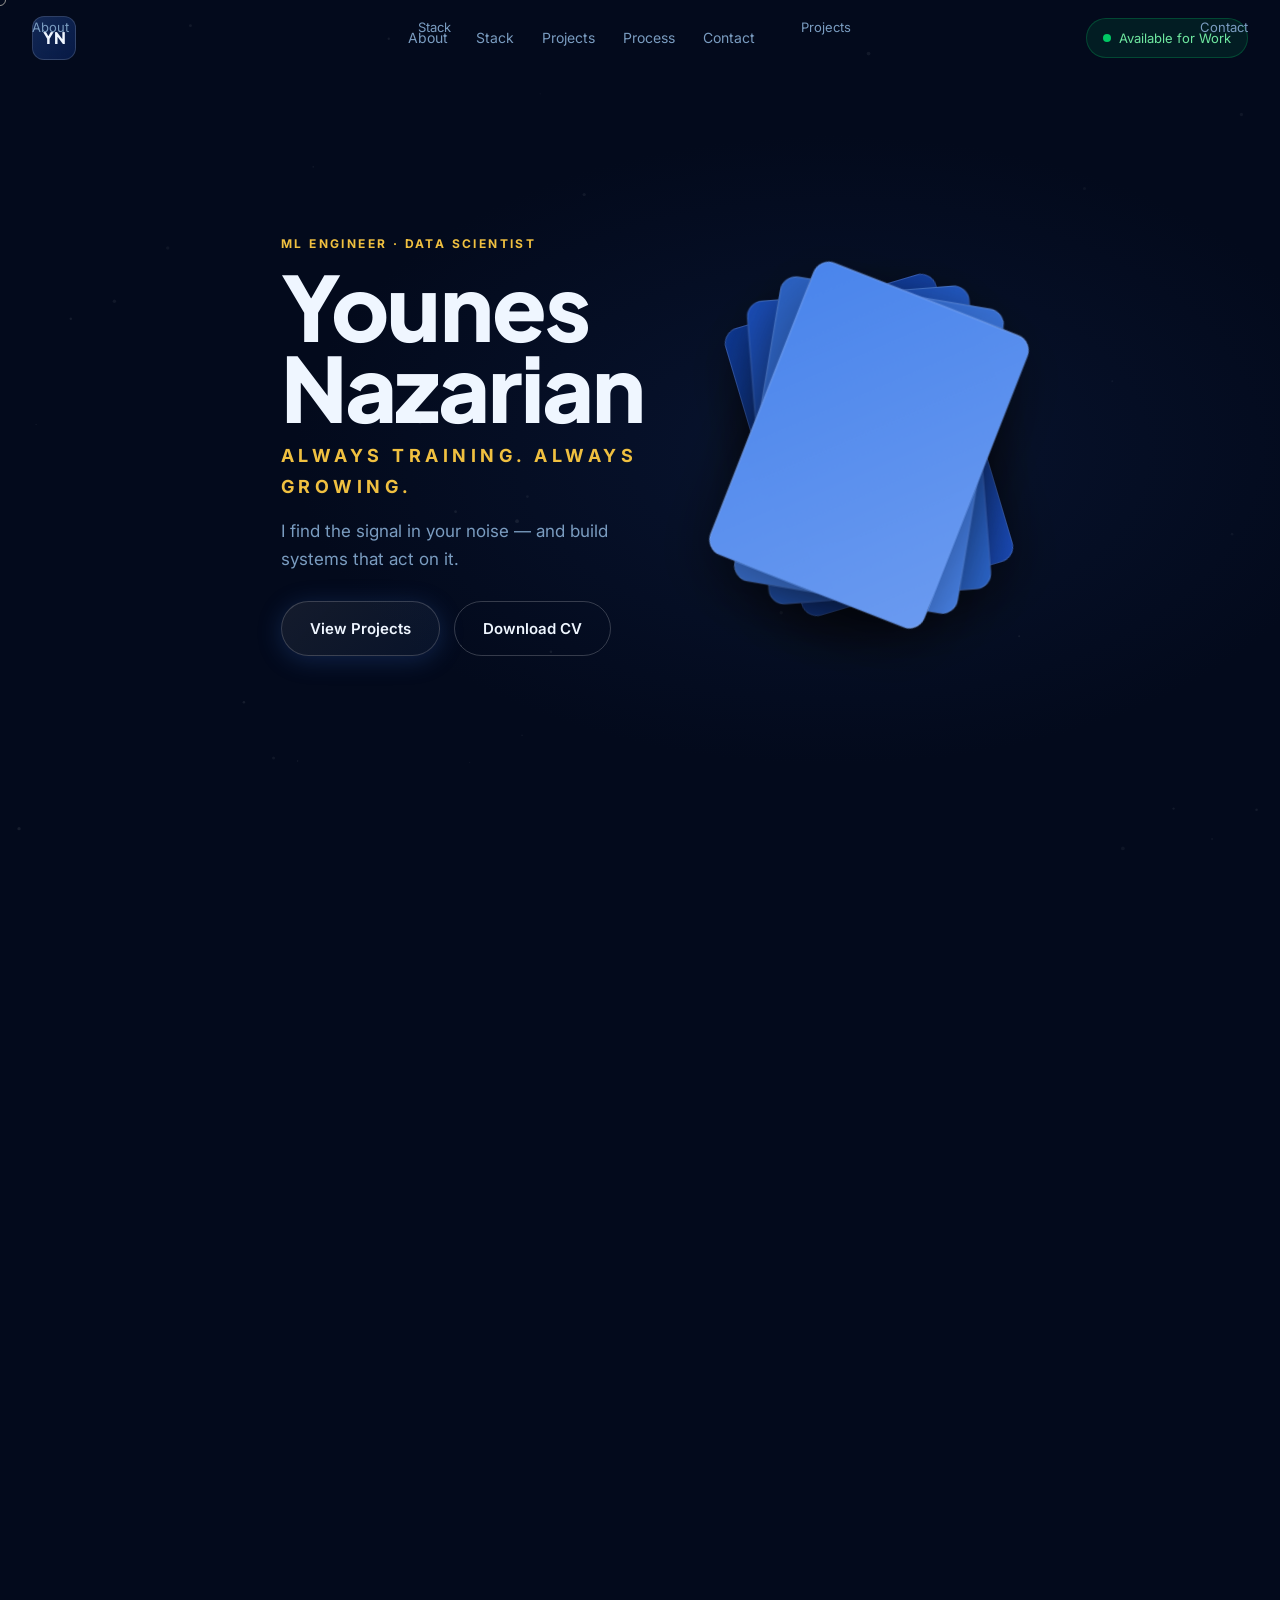
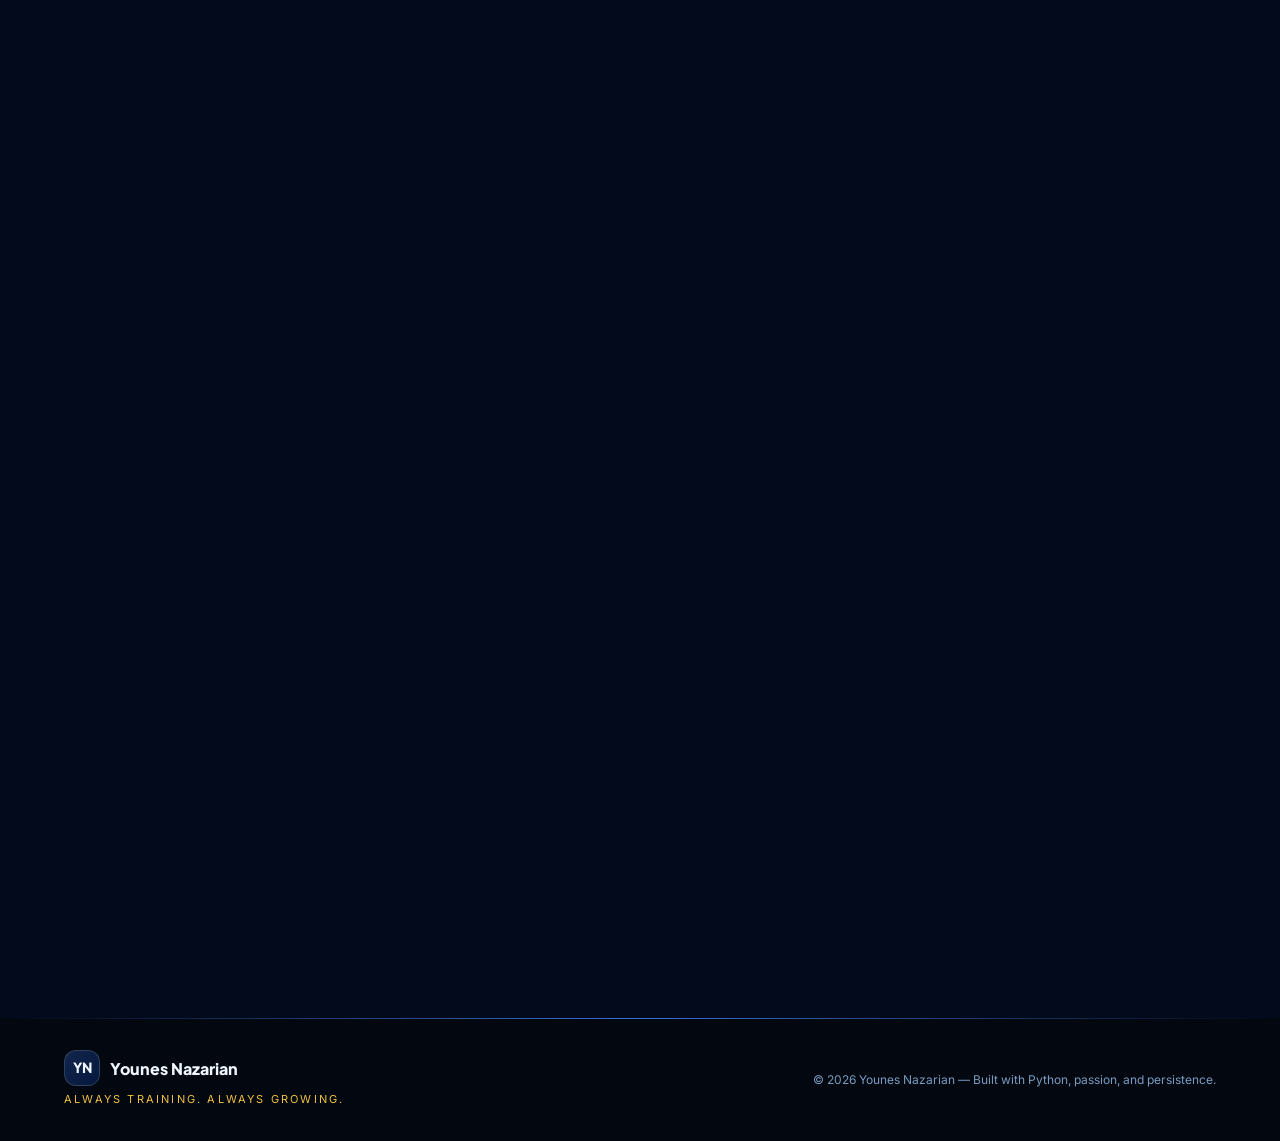
==== index.html @ 75131b48 "Add Younes Nazarian personal website — full single-file portfolio" ====
<!DOCTYPE html>
<html lang="en">
<head>
<meta charset="UTF-8">
<meta name="viewport" content="width=device-width, initial-scale=1.0">
<title>Younes Nazarian — ML Engineer & Data Scientist</title>
<meta name="description" content="Younes Nazarian — ML Engineer and Data Scientist specializing in predictive modeling, Python, and AI automation. Available for remote freelance projects.">
<meta name="keywords" content="ML Engineer, Data Scientist, Python Developer, Machine Learning, Scikit-learn, Pandas, AI Automation, Remote Freelance">
<meta name="author" content="Younes Nazarian">
<meta property="og:title" content="Younes Nazarian — ML Engineer & Data Scientist">
<meta property="og:description" content="Always Training. Always Growing. ML Engineer specializing in predictive modeling and data science.">
<meta property="og:type" content="website">
<meta property="og:image" content="/og-image.png">
<meta name="twitter:card" content="summary_large_image">
<meta name="twitter:title" content="Younes Nazarian — ML Engineer">
<link rel="canonical" href="https://younesnazarian.com">
<script type="application/ld+json">{"@context":"https://schema.org","@type":"Person","name":"Younes Nazarian","jobTitle":"Machine Learning Engineer","description":"ML Engineer and Data Scientist specializing in Python, Scikit-learn, and AI automation","knowsAbout":["Machine Learning","Data Science","Python","AI Automation"],"url":"https://younesnazarian.com"}</script>
<link rel="preconnect" href="https://fonts.googleapis.com">
<link rel="preconnect" href="https://fonts.gstatic.com" crossorigin>
<link href="https://fonts.googleapis.com/css2?family=Plus+Jakarta+Sans:wght@900&family=Inter:wght@300;400;600&family=JetBrains+Mono&display=swap" rel="stylesheet">
<style>
/* ===== TOKENS ===== */
:root{--bg-deepest:#030A1C;--bg-navy:#0B1A3C;--blue-1:#1040A8;--blue-2:#2258C0;--blue-3:#3870D8;--blue-4:#5888E8;--text-primary:#EFF6FF;--text-secondary:#7A9CC0;--accent-gold:#F0C040;--available-green:#00C864;--footer-bg:#020710;--ease:cubic-bezier(0.16,1,0.3,1)}
*,*::before,*::after{box-sizing:border-box;margin:0;padding:0}
html{scroll-behavior:smooth}
body{font-family:'Inter',sans-serif;background:var(--bg-deepest);color:var(--text-primary);line-height:1.7;overflow-x:hidden;-webkit-font-smoothing:antialiased}
a{color:inherit;text-decoration:none}
ul{list-style:none}
img{max-width:100%;display:block}
button,input,textarea{font:inherit}
:focus-visible{outline:2px solid var(--accent-gold);outline-offset:2px}
::selection{background:var(--blue-3);color:#fff}
/* progress */
.scroll-progress{position:fixed;top:0;left:0;height:2px;background:var(--accent-gold);width:0;z-index:9999;transition:width .1s linear}
/* cursor */
.custom-cursor{position:fixed;width:12px;height:12px;border:1.5px solid rgba(255,255,255,.6);border-radius:50%;pointer-events:none;z-index:9998;transform:translate(-50%,-50%);transition:width .2s,height .2s,background .2s;mix-blend-mode:difference}
.custom-cursor.hover{width:40px;height:40px;background:rgba(80,130,255,.15);border-color:rgba(80,130,255,.4)}
@media(max-width:1024px){.custom-cursor{display:none}}
/* glass */
.glass{position:relative;overflow:hidden;background:linear-gradient(135deg,rgba(255,255,255,.07) 0%,rgba(80,130,220,.04) 100%);border-top:1px solid rgba(255,255,255,.18);border-left:1px solid rgba(255,255,255,.12);border-right:1px solid rgba(255,255,255,.06);border-bottom:1px solid rgba(255,255,255,.04);border-radius:18px;backdrop-filter:blur(14px) saturate(1.4);-webkit-backdrop-filter:blur(14px) saturate(1.4);box-shadow:0 12px 50px rgba(0,0,0,.45),0 2px 0 rgba(255,255,255,.07) inset}
.glass::before{content:'';position:absolute;top:0;left:10%;width:80%;height:1px;background:linear-gradient(to right,transparent,rgba(255,255,255,.28),transparent);pointer-events:none}
.chip{display:inline-flex;align-items:center;gap:6px;padding:6px 14px;background:rgba(255,255,255,.05);border:1px solid rgba(255,255,255,.1);border-radius:8px;backdrop-filter:blur(8px);font-size:13px;color:var(--text-primary);transition:all .2s}
.chip:hover{border-color:rgba(255,255,255,.3);background:rgba(255,255,255,.08)}
.btn-primary{display:inline-flex;align-items:center;gap:8px;padding:14px 28px;background:linear-gradient(135deg,rgba(255,255,255,.07),rgba(80,130,220,.08));border:1px solid rgba(255,255,255,.18);border-radius:50px;color:var(--text-primary);font-weight:600;font-size:15px;backdrop-filter:blur(14px);box-shadow:0 4px 24px rgba(56,112,216,.25);cursor:pointer;transition:all .2s}
.btn-primary:hover{box-shadow:0 6px 32px rgba(56,112,216,.4);border-color:rgba(255,255,255,.3);transform:translateY(-1px)}
.btn-outline{display:inline-flex;align-items:center;gap:8px;padding:13px 28px;background:transparent;border:1px solid rgba(255,255,255,.2);border-radius:50px;color:var(--text-primary);font-weight:600;font-size:15px;cursor:pointer;transition:all .2s}
.btn-outline:hover{border-color:rgba(255,255,255,.5);background:rgba(255,255,255,.05)}
.container{max-width:1200px;margin:0 auto;padding:0 24px}
@media(min-width:1440px){.container{max-width:1400px}}
section{padding:90px 0;position:relative}
.eyebrow{font-size:11px;letter-spacing:.2em;text-transform:uppercase;color:var(--accent-gold);font-weight:700;margin-bottom:8px}
.section-title{font-size:clamp(28px,3.5vw,44px);font-weight:600;color:var(--text-primary);line-height:1.15;margin-bottom:16px}
.reveal{clip-path:inset(0 0 100% 0);transition:clip-path .7s var(--ease)}
.reveal.visible{clip-path:inset(0 0 0 0)}
/* NAV */
nav{position:fixed;top:0;left:0;right:0;z-index:100;display:flex;align-items:center;justify-content:space-between;padding:16px 32px;transition:all .3s}
nav.scrolled{background:linear-gradient(135deg,rgba(3,10,28,.85),rgba(11,26,60,.7));backdrop-filter:blur(14px) saturate(1.4);-webkit-backdrop-filter:blur(14px) saturate(1.4);border-bottom:1px solid rgba(255,255,255,.08)}
.nav-logo{width:44px;height:44px;display:flex;align-items:center;justify-content:center;background:linear-gradient(135deg,rgba(56,112,216,.3),rgba(16,64,168,.3));border:1px solid rgba(255,255,255,.15);border-radius:12px;font-family:'Plus Jakarta Sans',sans-serif;font-weight:900;font-size:16px;backdrop-filter:blur(10px)}
.nav-links{display:flex;gap:28px;align-items:center}
.nav-links a{font-size:14px;color:var(--text-secondary);position:relative;padding:4px 0;transition:color .2s}
.nav-links a:hover,.nav-links a.active{color:var(--text-primary)}
.nav-links a.active::after{content:'';position:absolute;bottom:-6px;left:50%;transform:translateX(-50%);width:4px;height:4px;background:var(--accent-gold);border-radius:50%}
.available-badge{display:flex;align-items:center;gap:8px;padding:8px 16px;background:rgba(0,200,100,.1);border:1px solid rgba(0,200,100,.25);border-radius:50px;font-size:13px;color:#6EE7A0;cursor:pointer}
.available-dot{width:8px;height:8px;background:var(--available-green);border-radius:50%;animation:pulse 2s infinite}
@keyframes pulse{0%,100%{transform:scale(1);opacity:1}50%{transform:scale(1.4);opacity:.7}}
.hamburger{display:none;flex-direction:column;gap:5px;background:none;border:none;cursor:pointer}
.hamburger span{width:24px;height:2px;background:var(--text-primary);border-radius:2px}
.mobile-overlay{position:fixed;inset:0;z-index:200;background:rgba(3,10,28,.97);backdrop-filter:blur(20px);display:flex;flex-direction:column;align-items:center;justify-content:center;gap:28px;opacity:0;pointer-events:none;transition:opacity .3s}
.mobile-overlay.open{opacity:1;pointer-events:all}
.mobile-overlay a{font-size:28px;font-weight:600}
.mobile-overlay .close-btn{position:absolute;top:20px;right:24px;font-size:32px;background:none;border:none;color:var(--text-primary);cursor:pointer}
@media(max-width:768px){.nav-links,.available-badge{display:none}.hamburger{display:flex}}
/* HERO */
#hero{min-height:100vh;display:flex;align-items:center;padding-top:80px;position:relative;overflow:hidden}
#hero::before{content:'';position:absolute;inset:0;background:radial-gradient(ellipse 60% 50% at 65% 50%,rgba(11,26,60,.6) 0%,transparent 70%);pointer-events:none}
.hero-inner{display:grid;grid-template-columns:55% 45%;gap:32px;align-items:center;width:100%;position:relative;z-index:1}
@media(max-width:768px){.hero-inner{grid-template-columns:1fr;text-align:center}.hero-panels{display:none!important}}
.hero-eyebrow{font-size:12px;letter-spacing:.2em;text-transform:uppercase;color:var(--accent-gold);font-weight:700;margin-bottom:12px}
.hero-name{font-family:'Plus Jakarta Sans',sans-serif;font-weight:900;font-size:clamp(52px,7vw,96px);color:var(--text-primary);line-height:.9;letter-spacing:-.02em}
@media(max-width:767px){.hero-name{font-size:clamp(32px,8vw,52px)}}
.hero-name .w-younes,.hero-name .w-nazarian{display:inline-block}
.hero-tagline{font-size:clamp(14px,1.5vw,18px);letter-spacing:.25em;text-transform:uppercase;color:var(--accent-gold);font-weight:700;margin:14px 0 16px}
.hero-bio{font-size:17px;color:var(--text-secondary);max-width:480px;line-height:1.6}
@media(max-width:768px){.hero-bio{margin:0 auto}}
.hero-ctas{display:flex;gap:14px;margin-top:28px;flex-wrap:wrap}
@media(max-width:768px){.hero-ctas{justify-content:center}}
.hero-panels-wrap{position:relative;height:420px;perspective:1200px}
.panel{position:absolute;left:50%;top:50%;width:220px;height:300px;border-radius:16px;border:1px solid rgba(255,255,255,.15);backdrop-filter:blur(10px);-webkit-backdrop-filter:blur(10px);box-shadow:0 20px 60px rgba(0,0,0,.4);will-change:transform}
.p1{background:linear-gradient(135deg,#0d3a9a,#1a4fc4)}
.p2{background:linear-gradient(135deg,#1a4fbe,#2d6ad4)}
.p3{background:linear-gradient(135deg,#2d66cc,#4a85ec)}
.p4{background:linear-gradient(135deg,#4a85ec,#6a9af0)}
.scroll-hint{position:absolute;bottom:24px;left:50%;transform:translateX(-50%);display:flex;flex-direction:column;align-items:center;gap:2px}
.scroll-hint span{width:12px;height:12px;border-right:2px solid var(--accent-gold);border-bottom:2px solid var(--accent-gold);transform:rotate(45deg);opacity:0;animation:chevron 1.5s infinite}
.scroll-hint span:nth-child(2){animation-delay:.3s}
@keyframes chevron{0%{transform:translateY(-6px) rotate(45deg);opacity:0}50%{opacity:1}100%{transform:translateY(8px) rotate(45deg);opacity:0}}
#particles{position:absolute;inset:0;pointer-events:none}
/* ABOUT */
.about-grid{display:grid;grid-template-columns:40% 60%;gap:48px;align-items:center}
@media(max-width:768px){.about-grid{grid-template-columns:1fr}}
.profile-frame{position:relative;background:linear-gradient(135deg,rgba(56,112,216,.15),rgba(16,64,168,.15));border:1px solid rgba(255,255,255,.12);border-radius:24px;padding:8px;backdrop-filter:blur(10px);animation:breathing 4s ease-in-out infinite}
@keyframes breathing{0%,100%{transform:scale(1)}50%{transform:scale(1.02)}}
.profile-frame img{width:100%;border-radius:18px;aspect-ratio:1;object-fit:cover;background:var(--bg-navy)}
.profile-stats{display:flex;margin-top:16px}
.profile-stats .stat{flex:1;text-align:center;padding:12px 8px}
.profile-stats .stat strong{display:block;font-size:22px;font-weight:600}
.profile-stats .stat span{font-size:11px;color:var(--text-secondary);letter-spacing:.05em;text-transform:uppercase}
.profile-stats .stat+.stat{border-left:1px solid rgba(255,255,255,.12)}
.quote-card{margin-top:20px;padding:20px;font-style:italic;color:var(--text-secondary);font-size:15px}
.quote-card cite{display:block;margin-top:8px;font-style:normal;font-size:12px;color:var(--accent-gold)}
.about-text{color:var(--text-secondary);font-size:15px;line-height:1.7;margin-bottom:12px}
/* SKILLS */
.pipeline{display:flex;flex-direction:column;gap:18px;margin-top:32px}
.pipeline-layer{padding:20px 24px;display:flex;flex-wrap:wrap;gap:10px;align-items:center}
.layer-label{font-size:11px;letter-spacing:.15em;text-transform:uppercase;color:var(--accent-gold);font-weight:700;min-width:130px}
.pipeline-line{height:18px;position:relative;display:flex;align-items:center;justify-content:center}
.pipeline-line::before{content:'';position:absolute;left:15%;right:15%;height:1px;background:linear-gradient(to right,transparent,var(--blue-3),transparent);opacity:.5}
/* PROJECTS */
.projects-grid{display:grid;grid-template-columns:repeat(3,1fr);gap:24px;margin-top:32px}
@media(max-width:1024px){.projects-grid{grid-template-columns:1fr 1fr}}
@media(max-width:640px){.projects-grid{grid-template-columns:1fr}}
.project-card{padding:24px;display:flex;flex-direction:column;gap:12px;transition:transform .3s,border-color .3s;position:relative}
.project-card:hover{transform:translateY(-6px);border-top-color:rgba(255,255,255,.32)}
.project-card .domain{font-size:11px;letter-spacing:.1em;text-transform:uppercase;color:var(--blue-4)}
.project-card h3{font-size:17px;font-weight:600;line-height:1.3}
.project-card p{font-size:13px;color:var(--text-secondary);line-height:1.6}
.divider{height:1px;background:rgba(255,255,255,.08)}
.metrics{display:flex;gap:16px}
.metrics .m strong{font-size:20px}
.metrics .m span{font-size:11px;color:var(--text-secondary);display:block}
.stack-row{display:flex;flex-wrap:wrap;gap:6px}
.stack-row span{font-size:11px;padding:4px 8px;background:rgba(255,255,255,.05);border:1px solid rgba(255,255,255,.08);border-radius:6px;color:var(--text-secondary)}
.project-links{display:flex;gap:16px;margin-top:6px}
.project-links a{font-size:13px;color:var(--text-secondary);transition:color .2s}
.project-links a:hover{color:var(--accent-gold)}
.watermark{position:absolute;inset:0;display:flex;align-items:center;justify-content:center;font-family:'JetBrains Mono',monospace;font-size:10px;color:rgba(255,255,255,.04);pointer-events:none;opacity:0;transition:opacity .3s;white-space:pre;overflow:hidden}
.project-card:hover .watermark{opacity:.07}
.accordion{max-height:0;overflow:hidden;transition:max-height .4s var(--ease);font-size:13px;color:var(--text-secondary);line-height:1.6}
.accordion.open{max-height:300px;margin-top:12px;padding-top:12px;border-top:1px solid rgba(255,255,255,.08)}
/* PROCESS */
.process-track{display:flex;align-items:stretch;gap:0;margin-top:32px;overflow-x:auto;padding-bottom:8px}
.process-step{flex:1;min-width:180px;padding:24px;text-align:center;transition:all .3s}
.process-step:hover{border-top-color:rgba(255,255,255,.3)}
.process-step h4{font-size:11px;letter-spacing:.12em;text-transform:uppercase;color:var(--accent-gold);margin-bottom:6px}
.process-step h3{font-size:15px;font-weight:600;margin-bottom:8px}
.process-step p{font-size:13px;color:var(--text-secondary);line-height:1.5}
.process-arrow{width:36px;display:flex;align-items:center;justify-content:center;color:var(--blue-3);font-size:18px;flex-shrink:0}
@media(max-width:768px){.process-track{flex-direction:column}.process-arrow{transform:rotate(90deg);width:100%;height:28px}}
/* CONTACT */
.contact-grid{display:grid;grid-template-columns:1fr 1fr;gap:32px;margin-top:28px}
@media(max-width:768px){.contact-grid{grid-template-columns:1fr}}
.contact-links{display:flex;flex-direction:column;gap:12px}
.contact-links a{padding:16px 20px;display:flex;align-items:center;justify-content:space-between;font-size:14px;transition:all .2s}
.contact-links a:hover{border-top-color:rgba(255,255,255,.3)}
.form-group{margin-bottom:16px}
.form-group input,.form-group textarea{width:100%;padding:12px 0;background:transparent;border:none;border-bottom:1px solid rgba(255,255,255,.2);color:var(--text-primary);font-size:14px;outline:none;transition:border-color .3s}
.form-group input:focus,.form-group textarea:focus{border-bottom-color:var(--accent-gold)}
.form-group textarea{resize:vertical;min-height:80px}
.btn-gold{padding:12px 28px;background:transparent;border:1px solid var(--accent-gold);border-radius:50px;color:var(--accent-gold);font-weight:600;font-size:14px;cursor:pointer;transition:all .2s}
.btn-gold:hover{background:rgba(240,192,64,.1);box-shadow:0 4px 20px rgba(240,192,64,.2)}
.btn-gold.loading{opacity:.7;pointer-events:none}
.btn-gold .spinner{display:none;width:16px;height:16px;border:2px solid rgba(240,192,64,.3);border-top-color:var(--accent-gold);border-radius:50%;animation:spin .7s linear infinite}
.btn-gold.loading .spinner{display:inline-block}
@keyframes spin{to{transform:rotate(360deg)}}
/* FOOTER */
footer{padding:32px 0;background:var(--footer-bg);margin-top:40px;position:relative}
footer::before{content:'';position:absolute;top:0;left:0;right:0;height:1px;background:linear-gradient(to right,transparent,var(--blue-3),transparent)}
.footer-inner{display:flex;justify-content:space-between;align-items:center;flex-wrap:wrap;gap:16px}
.footer-tagline{font-size:11px;letter-spacing:.2em;text-transform:uppercase;color:var(--accent-gold)}
.footer-copy{font-size:12px;color:var(--text-secondary)}
.footer-nav{display:flex;gap:16px}
.footer-nav a{font-size:13px;color:var(--text-secondary);transition:color .2s}
.footer-nav a:hover{color:var(--text-primary)}
/* entrance */
.w-younes{transform:translateX(-40px);opacity:0;animation:slideL .6s var(--ease) forwards}
.w-nazarian{transform:translateX(40px);opacity:0;animation:slideR .8s var(--ease) .15s forwards}
.hero-tagline{opacity:0;letter-spacing:.05em;animation:taglineIn .6s var(--ease) .5s forwards}
.hero-bio,.hero-ctas{opacity:0;transform:translateY(12px);animation:fadeUp .4s var(--ease) .9s forwards}
@keyframes slideL{to{transform:translateX(0);opacity:1}}
@keyframes slideR{to{transform:translateX(0);opacity:1}}
@keyframes taglineIn{to{opacity:1;letter-spacing:.25em}}
@keyframes fadeUp{to{opacity:1;transform:translateY(0)}}
@media(prefers-reduced-motion:reduce){*,*::before,*::after{animation-duration:.01ms!important;transition-duration:.01ms!important}.reveal{clip-path:none;opacity:1}}
</style>
</head>
<body>
<div class="scroll-progress" id="progress"></div>
<div class="custom-cursor" id="cursor"></div>

<header>
<nav id="nav">
  <a href="#hero" class="nav-logo" aria-label="Home">YN</a>
  <div class="nav-links" id="navLinks">
    <a href="#about">About</a>
    <a href="#skills">Stack</a>
    <a href="#projects">Projects</a>
    <a href="#process">Process</a>
    <a href="#contact">Contact</a>
  </div>
  <a href="#contact" class="available-badge" aria-label="Available for work"><span class="available-dot"></span> Available for Work</a>
  <button class="hamburger" id="hamburger" aria-label="Menu"><span></span><span></span><span></span></button>
</nav>
<div class="mobile-overlay" id="mobileOverlay">
  <button class="close-btn" id="closeMenu" aria-label="Close">×</button>
  <a href="#about">About</a>
  <a href="#skills">Stack</a>
  <a href="#projects">Projects</a>
  <a href="#process">Process</a>
  <a href="#contact">Contact</a>
</div>
</header>

<main>
<!-- HERO -->
<section id="hero">
  <canvas id="particles"></canvas>
  <div class="container">
    <div class="hero-inner">
      <div>
        <div class="hero-eyebrow">ML Engineer · Data Scientist</div>
        <h1 class="hero-name"><span class="w-younes">Younes</span> <span class="w-nazarian">Nazarian</span></h1>
        <div class="hero-tagline">Always Training. Always Growing.</div>
        <p class="hero-bio">I find the signal in your noise — and build systems that act on it.</p>
        <div class="hero-ctas">
          <a href="#projects" class="btn-primary">View Projects</a>
          <a href="#" class="btn-outline" onclick="alert('CV download — add your file at /assets/cv.pdf');return false">Download CV</a>
        </div>
      </div>
      <div class="hero-panel-wrap" id="panelWrap">
        <div class="panels hero-panels" style="position:relative;width:100%;height:420px;perspective:1200px">
          <div class="panel p1" style="transform:translate(-50%,-50%) rotate(-18deg)"></div>
          <div class="panel p2" style="transform:translate(-50%,-50%) rotate(-6deg) translateZ(20px)"></div>
          <div class="panel p3" style="transform:translate(-50%,-50%) rotate(8deg) translateZ(40px)"></div>
          <div class="panel p4" style="transform:translate(-50%,-50%) rotate(20deg) translateZ(60px)"></div>
        </div>
      </div>
    </div>
  </div>
  <div class="scroll-hint" id="scrollHint"><span></span><span></span></div>
</section>

<!-- ABOUT -->
<section id="about" class="reveal">
<div class="container">
  <div class="about-grid">
    <div>
      <div class="profile-frame">
        <img src="https://via.placeholder.com/400x400/0B1A3C/5888E8?text=YN" alt="Younes Nazarian — ML Engineer" loading="lazy">
      </div>
      <div class="profile-stats glass" style="border-radius:14px">
        <div class="stat"><strong data-count="12">0</strong><span>Projects</span></div>
        <div class="stat"><strong>ML / Data</strong><span>Focus</span></div>
        <div class="stat"><strong>Active</strong><span>Status</span></div>
      </div>
      <div class="glass quote-card">“The goal is to turn data into information, and information into insight.”<cite>— Carly Fiorina</cite></div>
    </div>
    <div>
      <div class="eyebrow">About</div>
      <h2 class="section-title">I find patterns<br>where others see noise.</h2>
      <p class="about-text">I'm a Machine Learning Engineer and Data Scientist based in Iran, building for remote teams worldwide. I work at the intersection of statistics, software engineering, and product thinking — where a model is only as good as the system around it.</p>
      <p class="about-text">“Always Training. Always Growing.” isn't a slogan — it's how I work. Every dataset is a new curriculum. Every deployment is a new exam. The field moves fast; staying still is falling behind.</p>
    </div>
  </div>
</div>
</section>

<!-- SKILLS -->
<section id="skills" class="reveal">
<div class="container">
  <div class="eyebrow">Capabilities</div>
  <h2 class="section-title">The pipeline that turns raw data into decisions.</h2>
  <div class="pipeline">
    <div class="glass pipeline-layer">
      <span class="layer-label">Data Layer</span>
      <span class="chip">Python</span><span class="chip">Pandas</span><span class="chip">NumPy</span><span class="chip">SQL</span><span class="chip">Jupyter</span>
    </div>
    <div class="pipeline-line"></div>
    <div class="glass pipeline-layer">
      <span class="layer-label">Modeling Layer</span>
      <span class="chip">Scikit-learn</span><span class="chip">Matplotlib</span><span class="chip">Seaborn</span><span class="chip">Statistics</span><span class="chip">Feature Eng.</span>
    </div>
    <div class="pipeline-line"></div>
    <div class="glass pipeline-layer">
      <span class="layer-label">Deploy & Automate</span>
      <span class="chip">FastAPI</span><span class="chip">Streamlit</span><span class="chip">n8n</span><span class="chip">RAG</span><span class="chip">OpenAI API</span><span class="chip">Claude API</span>
    </div>
  </div>
</div>
</section>

<!-- PROJECTS -->
<section id="projects" class="reveal">
<div class="container">
  <div class="eyebrow">Selected Work</div>
  <h2 class="section-title">Three models. Real impact.</h2>
  <div class="projects-grid">
    <!-- P1 -->
    <article class="glass project-card">
      <div class="watermark">from sklearn.ensemble
import RandomForestClassifier
rf = RandomForestClassifier(n_estimators=200)</div>
      <span class="domain">SaaS / Telecom</span>
      <h3>Customer Churn Predictor — with Business Impact Dashboard</h3>
      <p>End-to-end classifier that flags at-risk subscribers before they leave.</p>
      <div class="divider"></div>
      <div class="metrics"><div class="m"><strong>84%</strong><span>Recall (churn)</span></div><div class="m"><strong>$180k</strong><span>At-risk MRR flagged</span></div></div>
      <div class="stack-row"><span>Python</span><span>Pandas</span><span>Scikit-learn</span><span>Seaborn</span></div>
      <div class="project-links"><a href="https://github.com/myn120229-web" target="_blank" rel="noopener noreferrer">View on GitHub →</a><a href="#" class="case-toggle" data-target="c1">Case Study →</a></div>
      <div class="accordion" id="c1">EDA uncovered tenure & contract type as top predictors. SMOTE balanced the 73/27 split. Tuned RF (200 trees, max_depth 12). Dashboard in Streamlit surfaces weekly risk cohorts for retention team.</div>
    </article>
    <!-- P2 -->
    <article class="glass project-card">
      <div class="watermark">import statsmodels.api as sm
model = sm.tsa.ExponentialSmoothing
model.fit(optimized=True)</div>
      <span class="domain">E-Commerce / Retail</span>
      <h3>Sales Forecasting Engine — Rossmann Stores</h3>
      <p>Time-series forecaster across 1,115 stores with promo & calendar features.</p>
      <div class="divider"></div>
      <div class="metrics"><div class="m"><strong>&lt;12%</strong><span>MAPE</span></div><div class="m"><strong>−23%</strong><span>Est. stockouts</span></div></div>
      <div class="stack-row"><span>Python</span><span>Time Series</span><span>Feature Eng.</span><span>Scikit-learn</span></div>
      <div class="project-links"><a href="https://github.com/myn120229-web" target="_blank" rel="noopener noreferrer">View on GitHub →</a><a href="#" class="case-toggle" data-target="c2">Case Study →</a></div>
      <div class="accordion" id="c2">Engineered promo, school-holiday & rolling-mean features. Gradient Boosting outperformed ARIMA by 18%. Forecast feeds an inventory recommender that cuts stockouts an estimated 23%.</div>
    </article>
    <!-- P3 -->
    <article class="glass project-card">
      <div class="watermark">from imblearn.over_sampling import SMOTE
from sklearn.pipeline import Pipeline
pipe = Pipeline([('smote',SMOTE())])</div>
      <span class="domain">Fintech / Banking</span>
      <h3>ML-Powered Credit Risk Scorer — with Explainability Layer</h3>
      <p>Imbalanced-classification pipeline with SHAP-style explanations for compliance.</p>
      <div class="divider"></div>
      <div class="metrics"><div class="m"><strong>78%</strong><span>Precision (default)</span></div><div class="m"><strong>Auditable</strong><span>Explainability</span></div></div>
      <div class="stack-row"><span>Sklearn Pipeline</span><span>SMOTE</span><span>PR Analysis</span><span>Explainability</span></div>
      <div class="project-links"><a href="https://github.com/myn120229-web" target="_blank" rel="noopener noreferrer">View on GitHub →</a><a href="#" class="case-toggle" data-target="c3">Case Study →</a></div>
      <div class="accordion" id="c3">Heavy class imbalance (92/8). Pipeline: impute → scale → SMOTE → calibrated classifier. Precision-recall threshold tuning at 78% precision. Explainability layer exports per-decision feature contributions for regulatory review.</div>
    </article>
  </div>
</div>
</section>

<!-- PROCESS -->
<section id="process" class="reveal">
<div class="container">
  <div class="eyebrow">How I Work</div>
  <h2 class="section-title">A pipeline, not a checklist.</h2>
  <div class="process-track">
    <div class="glass process-step"><h4>01 — Intake</h4><h3>Understand the business problem</h3><p>Stakeholder interviews, KPI mapping, success criteria before any code.</p></div>
    <div class="process-arrow">→</div>
    <div class="glass process-step"><h4>02 — Analysis</h4><h3>Deep EDA & feature engineering</h3><p>Distributions, leakage checks, engineered signals that survive production.</p></div>
    <div class="process-arrow">→</div>
    <div class="glass process-step"><h4>03 — Modeling</h4><h3>Build, tune, validate</h3><p>Baselines → ensembles → rigorous CV. No leaderboard chasing.</p></div>
    <div class="process-arrow">→</div>
    <div class="glass process-step"><h4>04 — Delivery</h4><h3>Clean, documented, business-ready</h3><p>API or dashboard, tests, docs — handed off so the team can run it.</p></div>
  </div>
</div>
</section>

<!-- CONTACT -->
<section id="contact" class="reveal">
<div class="container">
  <h2 class="section-title">Let's build something that learns.</h2>
  <p style="color:var(--text-secondary);font-size:15px">Available for freelance projects, internships, and remote roles.</p>
  <div class="contact-grid">
    <div class="contact-links">
      <a href="https://linkedin.com" target="_blank" rel="noopener noreferrer" class="glass">LinkedIn — Connect <span>↗</span></a>
      <a href="https://github.com/myn120229-web" target="_blank" rel="noopener noreferrer" class="glass">GitHub — myn120229-web <span>↗</span></a>
      <a href="mailto:younes@example.com" class="glass">Email — younes@example.com <span>↗</span></a>
    </div>
    <form id="contactForm" novalidate>
      <div class="form-group"><input type="text" name="name" placeholder="Name" required aria-label="Name"></div>
      <div class="form-group"><input type="email" name="email" placeholder="Email" required aria-label="Email"></div>
      <div class="form-group"><textarea name="message" placeholder="Tell me about your project..." required aria-label="Message"></textarea></div>
      <button type="submit" class="btn-gold" id="submitBtn"><span class="btn-label">Send Message</span> <span class="spinner"></span></button>
      <p id="formStatus" style="margin-top:12px;font-size:13px;color:var(--text-secondary)" aria-live="polite"></p>
    </form>
  </div>
</div>
</section>
</main>

<footer>
<div class="container footer-inner">
  <div><div style="display:flex;align-items:center;gap:10px"><span class="nav-logo" style="width:36px;height:36px;font-size:14px">YN</span><strong style="font-family:'Plus Jakarta Sans',sans-serif;font-weight:900">Younes Nazarian</strong></div><div class="footer-tagline" style="margin-top:4px">Always Training. Always Growing.</div></div>
  <nav class="footer-nav" aria-label="Footer"><a href="#about">About</a><a href="#skills">Stack</a><a href="#projects">Projects</a><a href="#contact">Contact</a></nav>
  <div class="footer-copy">© 2026 Younes Nazarian — Built with Python, passion, and persistence.</div>
</div>
</footer>

<script>
// scroll progress + nav bg + active dot + scroll hint
const nav=document.getElementById('nav'),progress=document.getElementById('progress'),hint=document.getElementById('scrollHint');
window.addEventListener('scroll',()=>{
  const pct=(window.scrollY/(document.body.scrollHeight-window.innerHeight))*100;
  progress.style.width=pct+'%';
  nav.classList.toggle('scrolled',window.scrollY>60);
  if(hint) hint.style.opacity=window.scrollY>80?'0':'1';
  // active section
  const secs=['hero','about','skills','projects','process','contact'];
  let cur='hero';
  secs.forEach(id=>{
    const el=document.getElementById(id);
    if(el && window.scrollY+120 >= el.offsetTop) cur=id;
  });
  document.querySelectorAll('.nav-links a').forEach(a=>{
    a.classList.toggle('active',a.getAttribute('href')==='#'+cur);
  });
});
// reveal
const obs=new IntersectionObserver((entries)=>{
  entries.forEach(e=>{if(e.isIntersecting){e.target.classList.add('visible');obs.unobserve(e.target)}})
},{threshold:.15});
document.querySelectorAll('.reveal').forEach(el=>obs.observe(el));
// cursor
const cursor=document.getElementById('cursor');
if(cursor && window.matchMedia('(hover:hover)').matches){
  document.addEventListener('mousemove',e=>{cursor.style.left=e.clientX+'px';cursor.style.top=e.clientY+'px'});
  document.querySelectorAll('a,button,.chip,.glass').forEach(el=>{
    el.addEventListener('mouseenter',()=>cursor.classList.add('hover'));
    el.addEventListener('mouseleave',()=>cursor.classList.remove('hover'));
  });
}
// mobile
const ham=document.getElementById('hamburger'),overlay=document.getElementById('mobileOverlay'),closeBtn=document.getElementById('closeMenu');
ham.addEventListener('click',()=>overlay.classList.add('open'));
closeBtn.addEventListener('click',()=>overlay.classList.remove('open'));
overlay.querySelectorAll('a').forEach(a=>a.addEventListener('click',()=>overlay.classList.remove('open')));
// stats count-up
const countEl=document.querySelector('[data-count]');
if(countEl){
  const io2=new IntersectionObserver((ents)=>{
    if(ents[0].isIntersecting){
      let n=0,target=12;const t=setInterval(()=>{n++;countEl.textContent=n+'+';if(n>=target)clearInterval(t)},80);
      io2.disconnect();
    }
  },{threshold:.5});
  io2.observe(countEl.closest('.profile-stats'));
}
// case study accordions
document.querySelectorAll('.case-toggle').forEach(btn=>{
  btn.addEventListener('click',e=>{
    e.preventDefault();
    const acc=document.getElementById(btn.dataset.target);
    acc.classList.toggle('open');
  });
});
// panels parallax + fan
(function(){
  const panels=document.querySelectorAll('.panel');
  if(!panels.length||window.matchMedia('(prefers-reduced-motion: reduce)').matches) return;
  let tx=0,ty=0,cx=0,cy=0,t=0;
  document.addEventListener('mousemove',e=>{
    tx=((e.clientX/window.innerWidth)-.5)*14;
    ty=((e.clientY/window.innerHeight)-.5)*-10;
  });
  function loop(){
    t+=0.008;cx+=(tx-cx)*.06;cy+=(ty-cy)*.06;
    const fan=Math.sin(t)*3;
    const base=[-18,-6,8,20];
    panels.forEach((p,i)=>{
      const a=base[i]+fan;
      p.style.transform=`translate(-50%,-50%) rotate(${a}deg) rotateY(${cx}deg) rotateX(${cy}deg) translateZ(${i*18}px)`;
    });
    requestAnimationFrame(loop);
  }
  loop();
})();
// particles
(function(){
  const cvs=document.getElementById('particles');
  if(!cvs||window.matchMedia('(prefers-reduced-motion: reduce)').matches) return;
  const ctx=cvs.getContext('2d');let W,H,parts=[];
  function resize(){W=cvs.width=cvs.parentElement.offsetWidth;H=cvs.height=cvs.parentElement.offsetHeight}
  resize();addEventListener('resize',resize);
  for(let i=0;i<40;i++) parts.push({x:Math.random()*W,y:Math.random()*H,r:Math.random()*1.5+.5,vy:-(Math.random()*.3+.08),vx:(Math.random()-.5)*.08,o:Math.random()*.04+.04});
  (function frame(){ctx.clearRect(0,0,W,H);parts.forEach(p=>{p.y+=p.vy;p.x+=p.vx;if(p.y<-10){p.y=H+10;p.x=Math.random()*W}ctx.beginPath();ctx.arc(p.x,p.y,p.r,0,Math.PI*2);ctx.fillStyle=`rgba(255,255,255,${p.o})`;ctx.fill()});requestAnimationFrame(frame)})();
})();
// form
const form=document.getElementById('contactForm'),btn=document.getElementById('submitBtn'),status=document.getElementById('formStatus');
form.addEventListener('submit',async e=>{
  e.preventDefault();
  if(!form.checkValidity()){status.textContent='Please fill all fields correctly.';status.style.color='#F87171';return}
  btn.classList.add('loading');btn.querySelector('.btn-label').textContent='Sending…';
  await new Promise(r=>setTimeout(r,1200));
  btn.classList.remove('loading');btn.querySelector('.btn-label').textContent='Message received ✓';
  status.textContent='Thanks — I will get back to you soon.';status.style.color='#6EE7A0';
  form.reset();
  setTimeout(()=>{btn.querySelector('.btn-label').textContent='Send Message';status.textContent=''},4000);
});
</script>
</body>
</html>
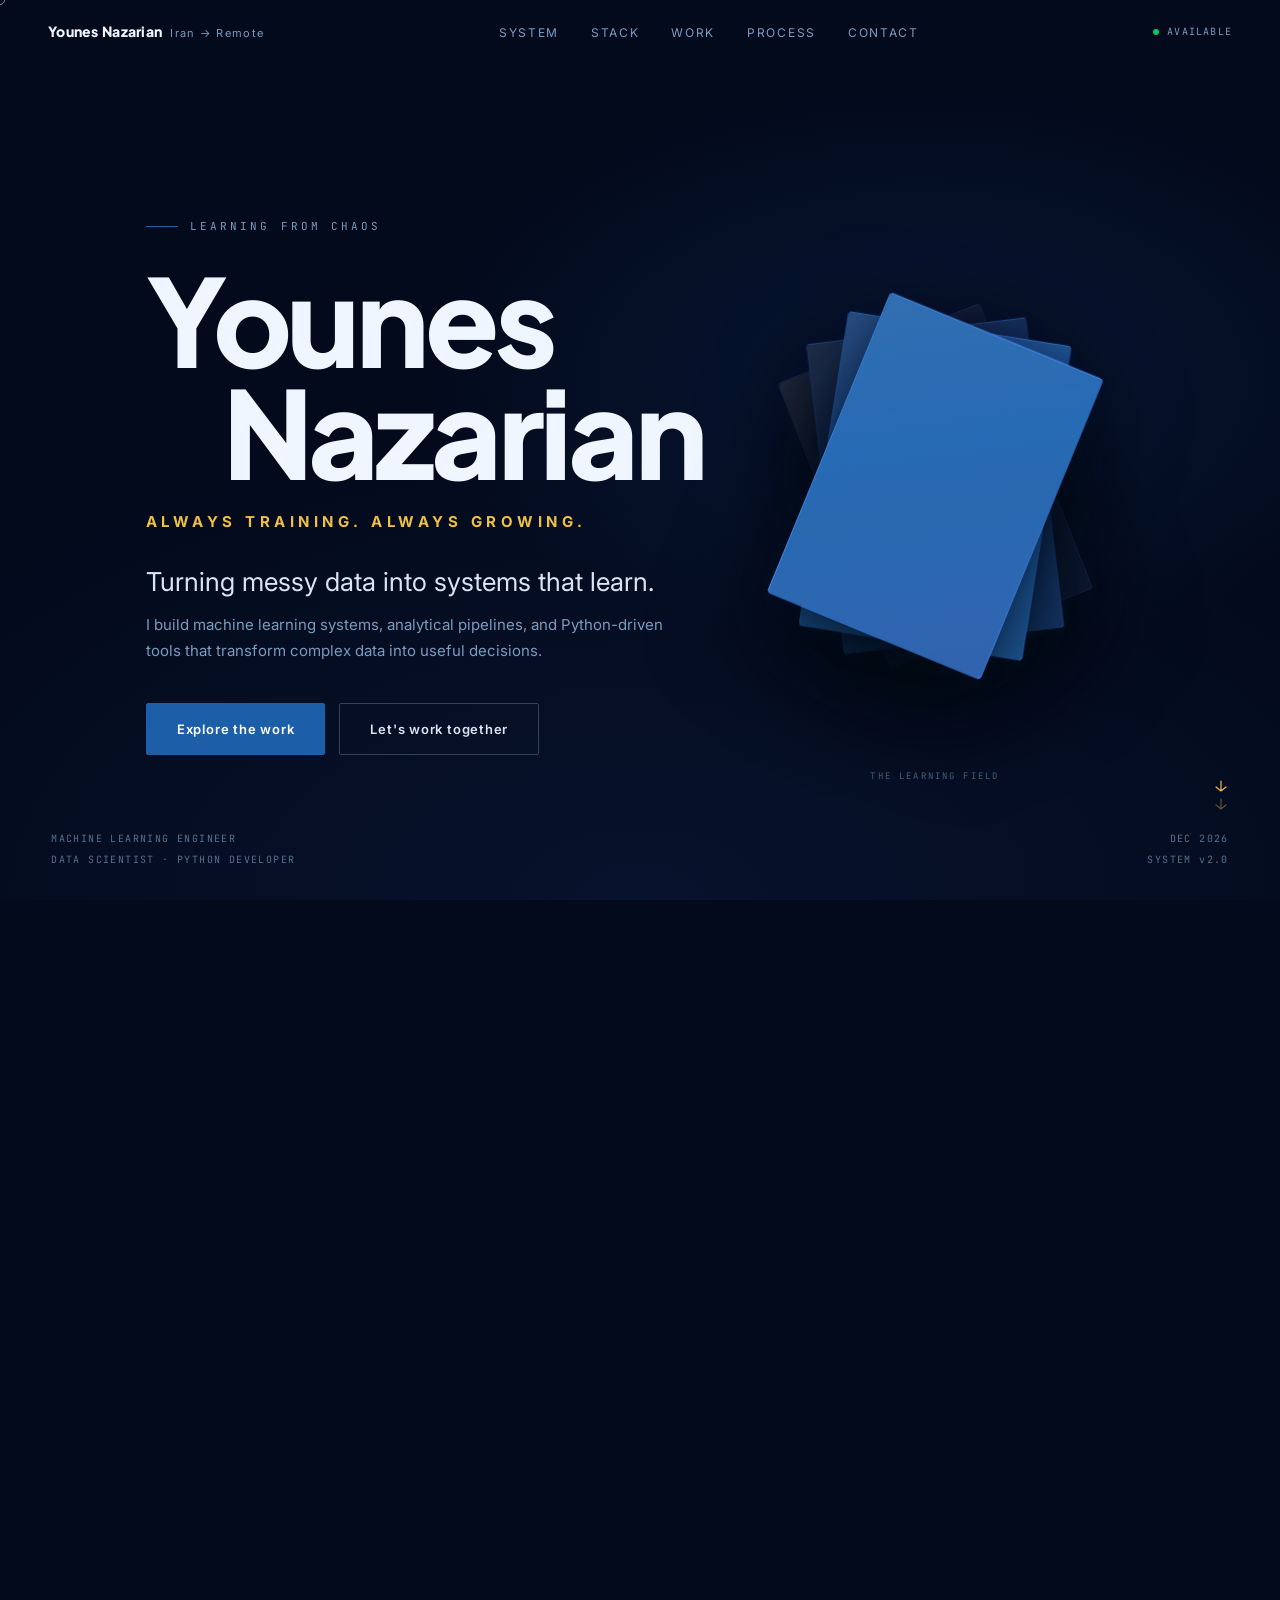
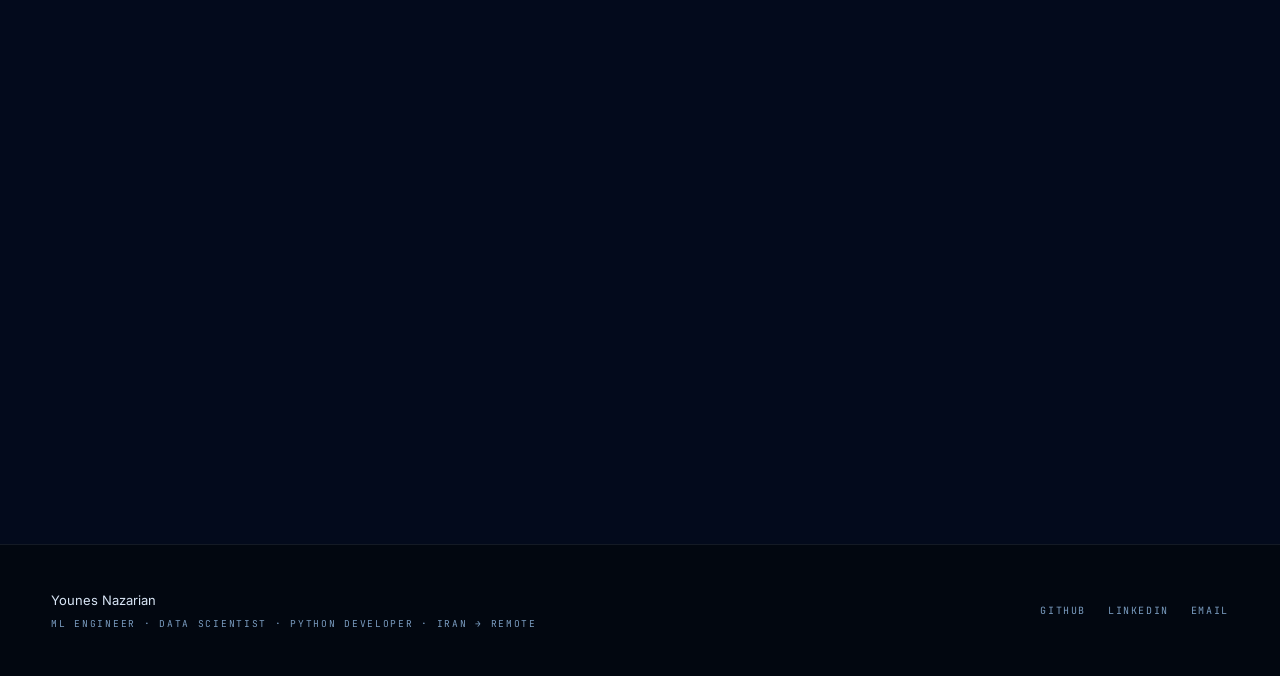
==== commit 5967cbed: "v3: The Learning System — learning from chaos, architectural portfolio" ====
--- a/index.html
+++ b/index.html
@@ -2,492 +2,234 @@
 <html lang="en">
 <head>
 <meta charset="UTF-8">
-<meta name="viewport" content="width=device-width, initial-scale=1.0">
-<title>Younes Nazarian — ML Engineer & Data Scientist</title>
-<meta name="description" content="Younes Nazarian — ML Engineer and Data Scientist specializing in predictive modeling, Python, and AI automation. Available for remote freelance projects.">
-<meta name="keywords" content="ML Engineer, Data Scientist, Python Developer, Machine Learning, Scikit-learn, Pandas, AI Automation, Remote Freelance">
+<meta name="viewport" content="width=device-width,initial-scale=1">
+<title>Younes Nazarian — The Learning System</title>
+<meta name="description" content="Younes Nazarian — ML Engineer and Data Scientist turning messy data into systems that learn. Available for remote freelance projects, internships, and roles.">
+<meta name="keywords" content="Machine Learning Engineer, Data Scientist, Python Developer, Scikit-learn, Pandas, FastAPI, Remote Freelance">
 <meta name="author" content="Younes Nazarian">
 <meta property="og:title" content="Younes Nazarian — ML Engineer & Data Scientist">
-<meta property="og:description" content="Always Training. Always Growing. ML Engineer specializing in predictive modeling and data science.">
+<meta property="og:description" content="Turning messy data into systems that learn. Always Training. Always Growing.">
 <meta property="og:type" content="website">
-<meta property="og:image" content="/og-image.png">
 <meta name="twitter:card" content="summary_large_image">
-<meta name="twitter:title" content="Younes Nazarian — ML Engineer">
 <link rel="canonical" href="https://younesnazarian.com">
-<script type="application/ld+json">{"@context":"https://schema.org","@type":"Person","name":"Younes Nazarian","jobTitle":"Machine Learning Engineer","description":"ML Engineer and Data Scientist specializing in Python, Scikit-learn, and AI automation","knowsAbout":["Machine Learning","Data Science","Python","AI Automation"],"url":"https://younesnazarian.com"}</script>
+<script type="application/ld+json">{"@context":"https://schema.org","@type":"Person","name":"Younes Nazarian","jobTitle":"Machine Learning Engineer","description":"ML Engineer and Data Scientist turning messy data into systems that learn.","knowsAbout":["Machine Learning","Data Science","Python","Feature Engineering","Scikit-learn","FastAPI"],"url":"https://younesnazarian.com"}</script>
 <link rel="preconnect" href="https://fonts.googleapis.com">
 <link rel="preconnect" href="https://fonts.gstatic.com" crossorigin>
-<link href="https://fonts.googleapis.com/css2?family=Plus+Jakarta+Sans:wght@900&family=Inter:wght@300;400;600&family=JetBrains+Mono&display=swap" rel="stylesheet">
-<style>
-/* ===== TOKENS ===== */
-:root{--bg-deepest:#030A1C;--bg-navy:#0B1A3C;--blue-1:#1040A8;--blue-2:#2258C0;--blue-3:#3870D8;--blue-4:#5888E8;--text-primary:#EFF6FF;--text-secondary:#7A9CC0;--accent-gold:#F0C040;--available-green:#00C864;--footer-bg:#020710;--ease:cubic-bezier(0.16,1,0.3,1)}
-*,*::before,*::after{box-sizing:border-box;margin:0;padding:0}
-html{scroll-behavior:smooth}
-body{font-family:'Inter',sans-serif;background:var(--bg-deepest);color:var(--text-primary);line-height:1.7;overflow-x:hidden;-webkit-font-smoothing:antialiased}
-a{color:inherit;text-decoration:none}
-ul{list-style:none}
-img{max-width:100%;display:block}
-button,input,textarea{font:inherit}
-:focus-visible{outline:2px solid var(--accent-gold);outline-offset:2px}
-::selection{background:var(--blue-3);color:#fff}
-/* progress */
-.scroll-progress{position:fixed;top:0;left:0;height:2px;background:var(--accent-gold);width:0;z-index:9999;transition:width .1s linear}
-/* cursor */
-.custom-cursor{position:fixed;width:12px;height:12px;border:1.5px solid rgba(255,255,255,.6);border-radius:50%;pointer-events:none;z-index:9998;transform:translate(-50%,-50%);transition:width .2s,height .2s,background .2s;mix-blend-mode:difference}
-.custom-cursor.hover{width:40px;height:40px;background:rgba(80,130,255,.15);border-color:rgba(80,130,255,.4)}
-@media(max-width:1024px){.custom-cursor{display:none}}
-/* glass */
-.glass{position:relative;overflow:hidden;background:linear-gradient(135deg,rgba(255,255,255,.07) 0%,rgba(80,130,220,.04) 100%);border-top:1px solid rgba(255,255,255,.18);border-left:1px solid rgba(255,255,255,.12);border-right:1px solid rgba(255,255,255,.06);border-bottom:1px solid rgba(255,255,255,.04);border-radius:18px;backdrop-filter:blur(14px) saturate(1.4);-webkit-backdrop-filter:blur(14px) saturate(1.4);box-shadow:0 12px 50px rgba(0,0,0,.45),0 2px 0 rgba(255,255,255,.07) inset}
-.glass::before{content:'';position:absolute;top:0;left:10%;width:80%;height:1px;background:linear-gradient(to right,transparent,rgba(255,255,255,.28),transparent);pointer-events:none}
-.chip{display:inline-flex;align-items:center;gap:6px;padding:6px 14px;background:rgba(255,255,255,.05);border:1px solid rgba(255,255,255,.1);border-radius:8px;backdrop-filter:blur(8px);font-size:13px;color:var(--text-primary);transition:all .2s}
-.chip:hover{border-color:rgba(255,255,255,.3);background:rgba(255,255,255,.08)}
-.btn-primary{display:inline-flex;align-items:center;gap:8px;padding:14px 28px;background:linear-gradient(135deg,rgba(255,255,255,.07),rgba(80,130,220,.08));border:1px solid rgba(255,255,255,.18);border-radius:50px;color:var(--text-primary);font-weight:600;font-size:15px;backdrop-filter:blur(14px);box-shadow:0 4px 24px rgba(56,112,216,.25);cursor:pointer;transition:all .2s}
-.btn-primary:hover{box-shadow:0 6px 32px rgba(56,112,216,.4);border-color:rgba(255,255,255,.3);transform:translateY(-1px)}
-.btn-outline{display:inline-flex;align-items:center;gap:8px;padding:13px 28px;background:transparent;border:1px solid rgba(255,255,255,.2);border-radius:50px;color:var(--text-primary);font-weight:600;font-size:15px;cursor:pointer;transition:all .2s}
-.btn-outline:hover{border-color:rgba(255,255,255,.5);background:rgba(255,255,255,.05)}
-.container{max-width:1200px;margin:0 auto;padding:0 24px}
-@media(min-width:1440px){.container{max-width:1400px}}
-section{padding:90px 0;position:relative}
-.eyebrow{font-size:11px;letter-spacing:.2em;text-transform:uppercase;color:var(--accent-gold);font-weight:700;margin-bottom:8px}
-.section-title{font-size:clamp(28px,3.5vw,44px);font-weight:600;color:var(--text-primary);line-height:1.15;margin-bottom:16px}
-.reveal{clip-path:inset(0 0 100% 0);transition:clip-path .7s var(--ease)}
-.reveal.visible{clip-path:inset(0 0 0 0)}
-/* NAV */
-nav{position:fixed;top:0;left:0;right:0;z-index:100;display:flex;align-items:center;justify-content:space-between;padding:16px 32px;transition:all .3s}
-nav.scrolled{background:linear-gradient(135deg,rgba(3,10,28,.85),rgba(11,26,60,.7));backdrop-filter:blur(14px) saturate(1.4);-webkit-backdrop-filter:blur(14px) saturate(1.4);border-bottom:1px solid rgba(255,255,255,.08)}
-.nav-logo{width:44px;height:44px;display:flex;align-items:center;justify-content:center;background:linear-gradient(135deg,rgba(56,112,216,.3),rgba(16,64,168,.3));border:1px solid rgba(255,255,255,.15);border-radius:12px;font-family:'Plus Jakarta Sans',sans-serif;font-weight:900;font-size:16px;backdrop-filter:blur(10px)}
-.nav-links{display:flex;gap:28px;align-items:center}
-.nav-links a{font-size:14px;color:var(--text-secondary);position:relative;padding:4px 0;transition:color .2s}
-.nav-links a:hover,.nav-links a.active{color:var(--text-primary)}
-.nav-links a.active::after{content:'';position:absolute;bottom:-6px;left:50%;transform:translateX(-50%);width:4px;height:4px;background:var(--accent-gold);border-radius:50%}
-.available-badge{display:flex;align-items:center;gap:8px;padding:8px 16px;background:rgba(0,200,100,.1);border:1px solid rgba(0,200,100,.25);border-radius:50px;font-size:13px;color:#6EE7A0;cursor:pointer}
-.available-dot{width:8px;height:8px;background:var(--available-green);border-radius:50%;animation:pulse 2s infinite}
-@keyframes pulse{0%,100%{transform:scale(1);opacity:1}50%{transform:scale(1.4);opacity:.7}}
-.hamburger{display:none;flex-direction:column;gap:5px;background:none;border:none;cursor:pointer}
-.hamburger span{width:24px;height:2px;background:var(--text-primary);border-radius:2px}
-.mobile-overlay{position:fixed;inset:0;z-index:200;background:rgba(3,10,28,.97);backdrop-filter:blur(20px);display:flex;flex-direction:column;align-items:center;justify-content:center;gap:28px;opacity:0;pointer-events:none;transition:opacity .3s}
-.mobile-overlay.open{opacity:1;pointer-events:all}
-.mobile-overlay a{font-size:28px;font-weight:600}
-.mobile-overlay .close-btn{position:absolute;top:20px;right:24px;font-size:32px;background:none;border:none;color:var(--text-primary);cursor:pointer}
-@media(max-width:768px){.nav-links,.available-badge{display:none}.hamburger{display:flex}}
-/* HERO */
-#hero{min-height:100vh;display:flex;align-items:center;padding-top:80px;position:relative;overflow:hidden}
-#hero::before{content:'';position:absolute;inset:0;background:radial-gradient(ellipse 60% 50% at 65% 50%,rgba(11,26,60,.6) 0%,transparent 70%);pointer-events:none}
-.hero-inner{display:grid;grid-template-columns:55% 45%;gap:32px;align-items:center;width:100%;position:relative;z-index:1}
-@media(max-width:768px){.hero-inner{grid-template-columns:1fr;text-align:center}.hero-panels{display:none!important}}
-.hero-eyebrow{font-size:12px;letter-spacing:.2em;text-transform:uppercase;color:var(--accent-gold);font-weight:700;margin-bottom:12px}
-.hero-name{font-family:'Plus Jakarta Sans',sans-serif;font-weight:900;font-size:clamp(52px,7vw,96px);color:var(--text-primary);line-height:.9;letter-spacing:-.02em}
-@media(max-width:767px){.hero-name{font-size:clamp(32px,8vw,52px)}}
-.hero-name .w-younes,.hero-name .w-nazarian{display:inline-block}
-.hero-tagline{font-size:clamp(14px,1.5vw,18px);letter-spacing:.25em;text-transform:uppercase;color:var(--accent-gold);font-weight:700;margin:14px 0 16px}
-.hero-bio{font-size:17px;color:var(--text-secondary);max-width:480px;line-height:1.6}
-@media(max-width:768px){.hero-bio{margin:0 auto}}
-.hero-ctas{display:flex;gap:14px;margin-top:28px;flex-wrap:wrap}
-@media(max-width:768px){.hero-ctas{justify-content:center}}
-.hero-panels-wrap{position:relative;height:420px;perspective:1200px}
-.panel{position:absolute;left:50%;top:50%;width:220px;height:300px;border-radius:16px;border:1px solid rgba(255,255,255,.15);backdrop-filter:blur(10px);-webkit-backdrop-filter:blur(10px);box-shadow:0 20px 60px rgba(0,0,0,.4);will-change:transform}
-.p1{background:linear-gradient(135deg,#0d3a9a,#1a4fc4)}
-.p2{background:linear-gradient(135deg,#1a4fbe,#2d6ad4)}
-.p3{background:linear-gradient(135deg,#2d66cc,#4a85ec)}
-.p4{background:linear-gradient(135deg,#4a85ec,#6a9af0)}
-.scroll-hint{position:absolute;bottom:24px;left:50%;transform:translateX(-50%);display:flex;flex-direction:column;align-items:center;gap:2px}
-.scroll-hint span{width:12px;height:12px;border-right:2px solid var(--accent-gold);border-bottom:2px solid var(--accent-gold);transform:rotate(45deg);opacity:0;animation:chevron 1.5s infinite}
-.scroll-hint span:nth-child(2){animation-delay:.3s}
-@keyframes chevron{0%{transform:translateY(-6px) rotate(45deg);opacity:0}50%{opacity:1}100%{transform:translateY(8px) rotate(45deg);opacity:0}}
-#particles{position:absolute;inset:0;pointer-events:none}
-/* ABOUT */
-.about-grid{display:grid;grid-template-columns:40% 60%;gap:48px;align-items:center}
-@media(max-width:768px){.about-grid{grid-template-columns:1fr}}
-.profile-frame{position:relative;background:linear-gradient(135deg,rgba(56,112,216,.15),rgba(16,64,168,.15));border:1px solid rgba(255,255,255,.12);border-radius:24px;padding:8px;backdrop-filter:blur(10px);animation:breathing 4s ease-in-out infinite}
-@keyframes breathing{0%,100%{transform:scale(1)}50%{transform:scale(1.02)}}
-.profile-frame img{width:100%;border-radius:18px;aspect-ratio:1;object-fit:cover;background:var(--bg-navy)}
-.profile-stats{display:flex;margin-top:16px}
-.profile-stats .stat{flex:1;text-align:center;padding:12px 8px}
-.profile-stats .stat strong{display:block;font-size:22px;font-weight:600}
-.profile-stats .stat span{font-size:11px;color:var(--text-secondary);letter-spacing:.05em;text-transform:uppercase}
-.profile-stats .stat+.stat{border-left:1px solid rgba(255,255,255,.12)}
-.quote-card{margin-top:20px;padding:20px;font-style:italic;color:var(--text-secondary);font-size:15px}
-.quote-card cite{display:block;margin-top:8px;font-style:normal;font-size:12px;color:var(--accent-gold)}
-.about-text{color:var(--text-secondary);font-size:15px;line-height:1.7;margin-bottom:12px}
-/* SKILLS */
-.pipeline{display:flex;flex-direction:column;gap:18px;margin-top:32px}
-.pipeline-layer{padding:20px 24px;display:flex;flex-wrap:wrap;gap:10px;align-items:center}
-.layer-label{font-size:11px;letter-spacing:.15em;text-transform:uppercase;color:var(--accent-gold);font-weight:700;min-width:130px}
-.pipeline-line{height:18px;position:relative;display:flex;align-items:center;justify-content:center}
-.pipeline-line::before{content:'';position:absolute;left:15%;right:15%;height:1px;background:linear-gradient(to right,transparent,var(--blue-3),transparent);opacity:.5}
-/* PROJECTS */
-.projects-grid{display:grid;grid-template-columns:repeat(3,1fr);gap:24px;margin-top:32px}
-@media(max-width:1024px){.projects-grid{grid-template-columns:1fr 1fr}}
-@media(max-width:640px){.projects-grid{grid-template-columns:1fr}}
-.project-card{padding:24px;display:flex;flex-direction:column;gap:12px;transition:transform .3s,border-color .3s;position:relative}
-.project-card:hover{transform:translateY(-6px);border-top-color:rgba(255,255,255,.32)}
-.project-card .domain{font-size:11px;letter-spacing:.1em;text-transform:uppercase;color:var(--blue-4)}
-.project-card h3{font-size:17px;font-weight:600;line-height:1.3}
-.project-card p{font-size:13px;color:var(--text-secondary);line-height:1.6}
-.divider{height:1px;background:rgba(255,255,255,.08)}
-.metrics{display:flex;gap:16px}
-.metrics .m strong{font-size:20px}
-.metrics .m span{font-size:11px;color:var(--text-secondary);display:block}
-.stack-row{display:flex;flex-wrap:wrap;gap:6px}
-.stack-row span{font-size:11px;padding:4px 8px;background:rgba(255,255,255,.05);border:1px solid rgba(255,255,255,.08);border-radius:6px;color:var(--text-secondary)}
-.project-links{display:flex;gap:16px;margin-top:6px}
-.project-links a{font-size:13px;color:var(--text-secondary);transition:color .2s}
-.project-links a:hover{color:var(--accent-gold)}
-.watermark{position:absolute;inset:0;display:flex;align-items:center;justify-content:center;font-family:'JetBrains Mono',monospace;font-size:10px;color:rgba(255,255,255,.04);pointer-events:none;opacity:0;transition:opacity .3s;white-space:pre;overflow:hidden}
-.project-card:hover .watermark{opacity:.07}
-.accordion{max-height:0;overflow:hidden;transition:max-height .4s var(--ease);font-size:13px;color:var(--text-secondary);line-height:1.6}
-.accordion.open{max-height:300px;margin-top:12px;padding-top:12px;border-top:1px solid rgba(255,255,255,.08)}
-/* PROCESS */
-.process-track{display:flex;align-items:stretch;gap:0;margin-top:32px;overflow-x:auto;padding-bottom:8px}
-.process-step{flex:1;min-width:180px;padding:24px;text-align:center;transition:all .3s}
-.process-step:hover{border-top-color:rgba(255,255,255,.3)}
-.process-step h4{font-size:11px;letter-spacing:.12em;text-transform:uppercase;color:var(--accent-gold);margin-bottom:6px}
-.process-step h3{font-size:15px;font-weight:600;margin-bottom:8px}
-.process-step p{font-size:13px;color:var(--text-secondary);line-height:1.5}
-.process-arrow{width:36px;display:flex;align-items:center;justify-content:center;color:var(--blue-3);font-size:18px;flex-shrink:0}
-@media(max-width:768px){.process-track{flex-direction:column}.process-arrow{transform:rotate(90deg);width:100%;height:28px}}
-/* CONTACT */
-.contact-grid{display:grid;grid-template-columns:1fr 1fr;gap:32px;margin-top:28px}
-@media(max-width:768px){.contact-grid{grid-template-columns:1fr}}
-.contact-links{display:flex;flex-direction:column;gap:12px}
-.contact-links a{padding:16px 20px;display:flex;align-items:center;justify-content:space-between;font-size:14px;transition:all .2s}
-.contact-links a:hover{border-top-color:rgba(255,255,255,.3)}
-.form-group{margin-bottom:16px}
-.form-group input,.form-group textarea{width:100%;padding:12px 0;background:transparent;border:none;border-bottom:1px solid rgba(255,255,255,.2);color:var(--text-primary);font-size:14px;outline:none;transition:border-color .3s}
-.form-group input:focus,.form-group textarea:focus{border-bottom-color:var(--accent-gold)}
-.form-group textarea{resize:vertical;min-height:80px}
-.btn-gold{padding:12px 28px;background:transparent;border:1px solid var(--accent-gold);border-radius:50px;color:var(--accent-gold);font-weight:600;font-size:14px;cursor:pointer;transition:all .2s}
-.btn-gold:hover{background:rgba(240,192,64,.1);box-shadow:0 4px 20px rgba(240,192,64,.2)}
-.btn-gold.loading{opacity:.7;pointer-events:none}
-.btn-gold .spinner{display:none;width:16px;height:16px;border:2px solid rgba(240,192,64,.3);border-top-color:var(--accent-gold);border-radius:50%;animation:spin .7s linear infinite}
-.btn-gold.loading .spinner{display:inline-block}
-@keyframes spin{to{transform:rotate(360deg)}}
-/* FOOTER */
-footer{padding:32px 0;background:var(--footer-bg);margin-top:40px;position:relative}
-footer::before{content:'';position:absolute;top:0;left:0;right:0;height:1px;background:linear-gradient(to right,transparent,var(--blue-3),transparent)}
-.footer-inner{display:flex;justify-content:space-between;align-items:center;flex-wrap:wrap;gap:16px}
-.footer-tagline{font-size:11px;letter-spacing:.2em;text-transform:uppercase;color:var(--accent-gold)}
-.footer-copy{font-size:12px;color:var(--text-secondary)}
-.footer-nav{display:flex;gap:16px}
-.footer-nav a{font-size:13px;color:var(--text-secondary);transition:color .2s}
-.footer-nav a:hover{color:var(--text-primary)}
-/* entrance */
-.w-younes{transform:translateX(-40px);opacity:0;animation:slideL .6s var(--ease) forwards}
-.w-nazarian{transform:translateX(40px);opacity:0;animation:slideR .8s var(--ease) .15s forwards}
-.hero-tagline{opacity:0;letter-spacing:.05em;animation:taglineIn .6s var(--ease) .5s forwards}
-.hero-bio,.hero-ctas{opacity:0;transform:translateY(12px);animation:fadeUp .4s var(--ease) .9s forwards}
-@keyframes slideL{to{transform:translateX(0);opacity:1}}
-@keyframes slideR{to{transform:translateX(0);opacity:1}}
-@keyframes taglineIn{to{opacity:1;letter-spacing:.25em}}
-@keyframes fadeUp{to{opacity:1;transform:translateY(0)}}
-@media(prefers-reduced-motion:reduce){*,*::before,*::after{animation-duration:.01ms!important;transition-duration:.01ms!important}.reveal{clip-path:none;opacity:1}}
-</style>
+<link href="https://fonts.googleapis.com/css2?family=Plus+Jakarta+Sans:wght@900&family=Inter:wght@300;400;600&family=JetBrains+Mono:wght@400&display=swap" rel="stylesheet" media="print" onload="this.media='all'">
+<link rel="stylesheet" href="public/css/style.css">
 </head>
 <body>
-<div class="scroll-progress" id="progress"></div>
-<div class="custom-cursor" id="cursor"></div>
-
-<header>
-<nav id="nav">
-  <a href="#hero" class="nav-logo" aria-label="Home">YN</a>
-  <div class="nav-links" id="navLinks">
-    <a href="#about">About</a>
-    <a href="#skills">Stack</a>
-    <a href="#projects">Projects</a>
-    <a href="#process">Process</a>
-    <a href="#contact">Contact</a>
-  </div>
-  <a href="#contact" class="available-badge" aria-label="Available for work"><span class="available-dot"></span> Available for Work</a>
-  <button class="hamburger" id="hamburger" aria-label="Menu"><span></span><span></span><span></span></button>
+<div class="progress" id="progress"></div>
+<div class="cursor" id="cursor" aria-hidden="true"></div>
+
+<!-- ── NAV ─────────────────────── -->
+<nav class="nav" id="nav" aria-label="Main">
+  <div class="nav-name">Younes Nazarian<span>Iran → Remote</span></div>
+  <ul class="nav-links">
+    <li><a href="#system">System</a></li>
+    <li><a href="#toolchain">Stack</a></li>
+    <li><a href="#work">Work</a></li>
+    <li><a href="#loop">Process</a></li>
+    <li><a href="#contact">Contact</a></li>
+  </ul>
+  <div class="nav-status"><span class="dot"></span>AVAILABLE</div>
+  <button class="burger" id="burger" aria-label="Menu"><span></span><span></span></button>
 </nav>
-<div class="mobile-overlay" id="mobileOverlay">
-  <button class="close-btn" id="closeMenu" aria-label="Close">×</button>
-  <a href="#about">About</a>
-  <a href="#skills">Stack</a>
-  <a href="#projects">Projects</a>
-  <a href="#process">Process</a>
+<div class="mnav" id="mnav" aria-hidden="true">
+  <button class="close" id="mclose" aria-label="Close">&times;</button>
+  <a href="#system">System</a>
+  <a href="#toolchain">Stack</a>
+  <a href="#work">Work</a>
+  <a href="#loop">Process</a>
   <a href="#contact">Contact</a>
 </div>
-</header>
-
-<main>
-<!-- HERO -->
-<section id="hero">
-  <canvas id="particles"></canvas>
-  <div class="container">
-    <div class="hero-inner">
+
+<!-- ── HERO ─────────────────────── -->
+<section class="hero" id="hero">
+  <div class="wrap">
+    <div class="hero-grid">
+      <div class="hero-text">
+        <div class="hero-kicker">Learning From Chaos</div>
+        <h1 class="hero-name">
+          <span class="l1">Younes</span>
+          <span class="l2">Nazarian</span>
+        </h1>
+        <div class="hero-tag">Always Training. Always Growing.</div>
+        <p class="hero-statement">Turning messy data into systems that learn.</p>
+        <p class="hero-support">I build machine learning systems, analytical pipelines, and Python-driven tools that transform complex data into useful decisions.</p>
+        <div class="hero-actions">
+          <a href="#work" class="btn btn-solid">Explore the work</a>
+          <a href="#contact" class="btn btn-ghost">Let's work together</a>
+        </div>
+      </div>
+      <div class="hero-visual">
+        <div class="field-wrap" id="fieldWrap">
+          <div class="field" id="theField">
+            <div class="plane i"></div>
+            <div class="plane ii"></div>
+            <div class="plane iii"></div>
+            <div class="plane iv"></div>
+          </div>
+          <div class="field-hint">The Learning Field</div>
+        </div>
+      </div>
+    </div>
+    <div class="hero-meta">
+      <div class="sys"><span>MACHINE LEARNING ENGINEER</span><span>DATA SCIENTIST · PYTHON DEVELOPER</span></div>
+      <div class="sys" style="text-align:right"><span id="dateStamp"></span><span>SYSTEM v2.0</span></div>
+    </div>
+  </div>
+  <div class="scroll-cue" id="cue"><svg width="16" height="16" viewBox="0 0 16 16" fill="none"><path d="M8 3v10M3 9l5 4 5-4" stroke="currentColor" stroke-width="1.2" stroke-linecap="round"/></svg><svg width="16" height="16" viewBox="0 0 16 16" fill="none"><path d="M8 3v10M3 9l5 4 5-4" stroke="currentColor" stroke-width="1.2" stroke-linecap="round"/></svg></div>
+</section>
+
+<!-- ── 01 THE SYSTEM ─────────────── -->
+<section class="sec sec-reveal" id="system">
+  <div class="wrap">
+    <div class="sec-head">
+      <span class="sec-num">01</span>
+      <h2 class="sec-title">The Model Behind the Engineer</h2>
+      <span class="sec-sub">A system diagram, not a biography.</span>
+    </div>
+    <div class="system-flow">
+      <div class="sys-col">
+        <div class="sys-label">Input</div>
+        <ul><li>Messy, unstructured datasets</li><li>Ambiguous business questions</li><li>High-dimensional raw signals</li><li>Real constraints & messy trade-offs</li></ul>
+      </div>
+      <div class="sys-arrow"><svg viewBox="0 0 36 12"><path d="M0 6h32M26 2l6 4-6 4" stroke="currentColor" stroke-width="1" fill="none" stroke-linecap="round" stroke-linejoin="round"/></svg></div>
+      <div class="sys-col">
+        <div class="sys-label">Training</div>
+        <ul><li>Exploratory analysis</li><li>Feature engineering</li><li>Modeling & evaluation</li><li>Iterate until stable</li></ul>
+      </div>
+      <div class="sys-arrow"><svg viewBox="0 0 36 12"><path d="M0 6h32M26 2l6 4-6 4" stroke="currentColor" stroke-width="1" fill="none" stroke-linecap="round" stroke-linejoin="round"/></svg></div>
+      <div class="sys-col">
+        <div class="sys-label">Output</div>
+        <ul><li>Reliable predictions</li><li>Structured insights</li><li>Automated decisions</li><li>Systems the team can own</li></ul>
+      </div>
+    </div>
+    <div class="system-note">
+      <p>I work at the intersection of data, machine learning, and practical software engineering — where a model is only as good as the system it lives inside.</p>
+      <p>The site should feel as if the visitor is entering a machine that continuously transforms raw information into understanding.</p>
+    </div>
+    <div class="instrument" role="list" aria-label="Measurements">
+      <div class="inst-cell" role="listitem"><div class="val">12+</div><div class="lbl">Projects shipped</div></div>
+      <div class="inst-cell" role="listitem"><div class="val">Python</div><div class="lbl">Primary toolchain</div></div>
+      <div class="inst-cell" role="listitem"><div class="val">ML / DS</div><div class="lbl">Domain focus</div></div>
+      <div class="inst-cell" role="listitem"><div class="val">Remote</div><div class="lbl">Work model</div></div>
+    </div>
+  </div>
+</section>
+
+<!-- ── 02 THE TOOLCHAIN ─────────── -->
+<section class="sec sec-reveal" id="toolchain">
+  <div class="wrap">
+    <div class="sec-head">
+      <span class="sec-num">02</span>
+      <h2 class="sec-title">The Toolchain</h2>
+    </div>
+    <div class="toolchain" id="toolchainMap">
+      <div class="tc-row"><div class="tc-node" data-tip="Raw relational data into analytical structure.">SQL<small>Query & structure</small></div></div>
+      <div class="tc-link"><span class="pkt"></span><span class="pkt"></span><span class="pkt"></span></div>
+      <div class="tc-row"><div class="tc-node" data-tip="Core programming — modeling, automation, data workflows.">Python<small>Primary language</small></div></div>
+      <div class="tc-link"><span class="pkt"></span><span class="pkt"></span><span class="pkt"></span></div>
+      <div class="tc-row">
+        <div class="tc-node" data-tip="Data transformation, exploration, feature preparation.">Pandas<small>Dataframes & wrangling</small></div>
+        <div class="tc-node" data-tip="Numerical computing & array operations.">NumPy<small>Arrays & linear algebra</small></div>
+      </div>
+      <div class="tc-link"><span class="pkt"></span><span class="pkt"></span></div>
+      <div class="tc-row">
+        <div class="tc-node" data-tip="Classical ML — regression, classification, clustering, evaluation.">Scikit-learn<small>ML pipelines</small></div>
+        <div class="tc-node" data-tip="Statistical inference & hypothesis testing.">Statistics<small>Inference</small></div>
+      </div>
+      <div class="tc-link"><span class="pkt"></span><span class="pkt"></span></div>
+      <div class="tc-row">
+        <div class="tc-node" data-tip="REST API framework — model serving & automation.">FastAPI<small>API framework</small></div>
+        <div class="tc-node" data-tip="Interactive data dashboards.">Streamlit<small>Apps & dashboards</small></div>
+        <div class="tc-node" data-tip="Retrieval-Augmented Generation — knowledge retrieval.">RAG<small>LLM knowledge layer</small></div>
+      </div>
+    </div>
+  </div>
+</section>
+<div class="tc-hint" id="tcHint"></div>
+
+<!-- ── 03 THE WORK ─────────────── -->
+<section class="sec sec-reveal" id="work">
+  <div class="wrap">
+    <div class="sec-head">
+      <span class="sec-num">03</span>
+      <h2 class="sec-title">The Work</h2>
+    </div>
+    <div class="work" id="workGrid">
+      <!-- JS fills from /api/projects -->
+    </div>
+  </div>
+</section>
+
+<!-- ── 04 THE TRAINING LOOP ─────────── -->
+<section class="sec sec-reveal" id="loop">
+  <div class="wrap">
+    <div class="sec-head">
+      <span class="sec-num">04</span>
+      <h2 class="sec-title">The Training Loop</h2>
+    </div>
+    <div class="loop-band">
+      <div class="loop-stage" data-idx="0"><div class="st">Step 01</div><h4>Question</h4><p>What decision does the business actually need?</p></div>
+      <div class="loop-stage" data-idx="1"><div class="st">Step 02</div><h4>Explore</h4><p>EDA, distributions, signals — find the structure in noise.</p></div>
+      <div class="loop-stage" data-idx="2"><div class="st">Step 03</div><h4>Build</h4><p>Feature engineering, model selection, pipeline assembly.</p></div>
+      <div class="loop-stage" data-idx="3"><div class="st">Step 04</div><h4>Evaluate</h4><p>Cross-validate. Check assumptions. Stress-test edge cases.</p></div>
+      <div class="loop-stage" data-idx="4"><div class="st">Step 05</div><h4>Learn</h4><p>What failed? What surprised? What do we change next?</p></div>
+    </div>
+    <div class="loop-back"><svg class="cycle" width="14" height="14" viewBox="0 0 14 14" fill="none"><path d="M1 7a6 6 0 1 1 4.5 5.83" stroke="currentColor" stroke-width="1.2" stroke-linecap="round"/><path d="M1 12V7h5" stroke="currentColor" stroke-width="1.2" stroke-linecap="round" stroke-linejoin="round"/></svg><span>Iterate — not build once</span></div>
+  </div>
+</section>
+
+<!-- ── 05 THE HUMAN LAYER ─────────── -->
+<section class="sec sec-reveal human" id="human">
+  <div class="wrap human-inner">
+    <div class="human-tag"><span>Always Training.</span><span>Always Growing.</span></div>
+    <p class="human-copy">Curiosity is the engine. Every dataset is a new curriculum. Every deployment, a new exam. The goal isn't perfection — it's compounding understanding, quietly and steadily.</p>
+  </div>
+</section>
+
+<!-- ── CONTACT ─────────────────────── -->
+<section class="sec sec-reveal" id="contact">
+  <div class="wrap">
+    <div class="contact-head">
+      <span class="sec-num">05</span>
+      <h2 class="sec-title" style="margin-top:8px">Have a problem worth solving?</h2>
+    </div>
+    <div class="contact-grid">
       <div>
-        <div class="hero-eyebrow">ML Engineer · Data Scientist</div>
-        <h1 class="hero-name"><span class="w-younes">Younes</span> <span class="w-nazarian">Nazarian</span></h1>
-        <div class="hero-tagline">Always Training. Always Growing.</div>
-        <p class="hero-bio">I find the signal in your noise — and build systems that act on it.</p>
-        <div class="hero-ctas">
-          <a href="#projects" class="btn-primary">View Projects</a>
-          <a href="#" class="btn-outline" onclick="alert('CV download — add your file at /assets/cv.pdf');return false">Download CV</a>
+        <p class="contact-lead">Available for freelance projects, internships, and remote roles.</p>
+        <div class="direct-links">
+          <a href="https://github.com/myn120229-web" target="_blank" rel="noopener noreferrer"><span class="l">GitHub</span> myn120229-web</a>
+          <a href="https://linkedin.com/in/younes-nazarian" target="_blank" rel="noopener noreferrer"><span class="l">LinkedIn</span> Connect</a>
+          <a href="mailto:younes@example.com"><span class="l">Email</span> younes@example.com</a>
         </div>
       </div>
-      <div class="hero-panel-wrap" id="panelWrap">
-        <div class="panels hero-panels" style="position:relative;width:100%;height:420px;perspective:1200px">
-          <div class="panel p1" style="transform:translate(-50%,-50%) rotate(-18deg)"></div>
-          <div class="panel p2" style="transform:translate(-50%,-50%) rotate(-6deg) translateZ(20px)"></div>
-          <div class="panel p3" style="transform:translate(-50%,-50%) rotate(8deg) translateZ(40px)"></div>
-          <div class="panel p4" style="transform:translate(-50%,-50%) rotate(20deg) translateZ(60px)"></div>
-        </div>
-      </div>
-    </div>
-  </div>
-  <div class="scroll-hint" id="scrollHint"><span></span><span></span></div>
-</section>
-
-<!-- ABOUT -->
-<section id="about" class="reveal">
-<div class="container">
-  <div class="about-grid">
-    <div>
-      <div class="profile-frame">
-        <img src="https://via.placeholder.com/400x400/0B1A3C/5888E8?text=YN" alt="Younes Nazarian — ML Engineer" loading="lazy">
-      </div>
-      <div class="profile-stats glass" style="border-radius:14px">
-        <div class="stat"><strong data-count="12">0</strong><span>Projects</span></div>
-        <div class="stat"><strong>ML / Data</strong><span>Focus</span></div>
-        <div class="stat"><strong>Active</strong><span>Status</span></div>
-      </div>
-      <div class="glass quote-card">“The goal is to turn data into information, and information into insight.”<cite>— Carly Fiorina</cite></div>
-    </div>
-    <div>
-      <div class="eyebrow">About</div>
-      <h2 class="section-title">I find patterns<br>where others see noise.</h2>
-      <p class="about-text">I'm a Machine Learning Engineer and Data Scientist based in Iran, building for remote teams worldwide. I work at the intersection of statistics, software engineering, and product thinking — where a model is only as good as the system around it.</p>
-      <p class="about-text">“Always Training. Always Growing.” isn't a slogan — it's how I work. Every dataset is a new curriculum. Every deployment is a new exam. The field moves fast; staying still is falling behind.</p>
-    </div>
-  </div>
-</div>
-</section>
-
-<!-- SKILLS -->
-<section id="skills" class="reveal">
-<div class="container">
-  <div class="eyebrow">Capabilities</div>
-  <h2 class="section-title">The pipeline that turns raw data into decisions.</h2>
-  <div class="pipeline">
-    <div class="glass pipeline-layer">
-      <span class="layer-label">Data Layer</span>
-      <span class="chip">Python</span><span class="chip">Pandas</span><span class="chip">NumPy</span><span class="chip">SQL</span><span class="chip">Jupyter</span>
-    </div>
-    <div class="pipeline-line"></div>
-    <div class="glass pipeline-layer">
-      <span class="layer-label">Modeling Layer</span>
-      <span class="chip">Scikit-learn</span><span class="chip">Matplotlib</span><span class="chip">Seaborn</span><span class="chip">Statistics</span><span class="chip">Feature Eng.</span>
-    </div>
-    <div class="pipeline-line"></div>
-    <div class="glass pipeline-layer">
-      <span class="layer-label">Deploy & Automate</span>
-      <span class="chip">FastAPI</span><span class="chip">Streamlit</span><span class="chip">n8n</span><span class="chip">RAG</span><span class="chip">OpenAI API</span><span class="chip">Claude API</span>
-    </div>
-  </div>
-</div>
-</section>
-
-<!-- PROJECTS -->
-<section id="projects" class="reveal">
-<div class="container">
-  <div class="eyebrow">Selected Work</div>
-  <h2 class="section-title">Three models. Real impact.</h2>
-  <div class="projects-grid">
-    <!-- P1 -->
-    <article class="glass project-card">
-      <div class="watermark">from sklearn.ensemble
-import RandomForestClassifier
-rf = RandomForestClassifier(n_estimators=200)</div>
-      <span class="domain">SaaS / Telecom</span>
-      <h3>Customer Churn Predictor — with Business Impact Dashboard</h3>
-      <p>End-to-end classifier that flags at-risk subscribers before they leave.</p>
-      <div class="divider"></div>
-      <div class="metrics"><div class="m"><strong>84%</strong><span>Recall (churn)</span></div><div class="m"><strong>$180k</strong><span>At-risk MRR flagged</span></div></div>
-      <div class="stack-row"><span>Python</span><span>Pandas</span><span>Scikit-learn</span><span>Seaborn</span></div>
-      <div class="project-links"><a href="https://github.com/myn120229-web" target="_blank" rel="noopener noreferrer">View on GitHub →</a><a href="#" class="case-toggle" data-target="c1">Case Study →</a></div>
-      <div class="accordion" id="c1">EDA uncovered tenure & contract type as top predictors. SMOTE balanced the 73/27 split. Tuned RF (200 trees, max_depth 12). Dashboard in Streamlit surfaces weekly risk cohorts for retention team.</div>
-    </article>
-    <!-- P2 -->
-    <article class="glass project-card">
-      <div class="watermark">import statsmodels.api as sm
-model = sm.tsa.ExponentialSmoothing
-model.fit(optimized=True)</div>
-      <span class="domain">E-Commerce / Retail</span>
-      <h3>Sales Forecasting Engine — Rossmann Stores</h3>
-      <p>Time-series forecaster across 1,115 stores with promo & calendar features.</p>
-      <div class="divider"></div>
-      <div class="metrics"><div class="m"><strong>&lt;12%</strong><span>MAPE</span></div><div class="m"><strong>−23%</strong><span>Est. stockouts</span></div></div>
-      <div class="stack-row"><span>Python</span><span>Time Series</span><span>Feature Eng.</span><span>Scikit-learn</span></div>
-      <div class="project-links"><a href="https://github.com/myn120229-web" target="_blank" rel="noopener noreferrer">View on GitHub →</a><a href="#" class="case-toggle" data-target="c2">Case Study →</a></div>
-      <div class="accordion" id="c2">Engineered promo, school-holiday & rolling-mean features. Gradient Boosting outperformed ARIMA by 18%. Forecast feeds an inventory recommender that cuts stockouts an estimated 23%.</div>
-    </article>
-    <!-- P3 -->
-    <article class="glass project-card">
-      <div class="watermark">from imblearn.over_sampling import SMOTE
-from sklearn.pipeline import Pipeline
-pipe = Pipeline([('smote',SMOTE())])</div>
-      <span class="domain">Fintech / Banking</span>
-      <h3>ML-Powered Credit Risk Scorer — with Explainability Layer</h3>
-      <p>Imbalanced-classification pipeline with SHAP-style explanations for compliance.</p>
-      <div class="divider"></div>
-      <div class="metrics"><div class="m"><strong>78%</strong><span>Precision (default)</span></div><div class="m"><strong>Auditable</strong><span>Explainability</span></div></div>
-      <div class="stack-row"><span>Sklearn Pipeline</span><span>SMOTE</span><span>PR Analysis</span><span>Explainability</span></div>
-      <div class="project-links"><a href="https://github.com/myn120229-web" target="_blank" rel="noopener noreferrer">View on GitHub →</a><a href="#" class="case-toggle" data-target="c3">Case Study →</a></div>
-      <div class="accordion" id="c3">Heavy class imbalance (92/8). Pipeline: impute → scale → SMOTE → calibrated classifier. Precision-recall threshold tuning at 78% precision. Explainability layer exports per-decision feature contributions for regulatory review.</div>
-    </article>
-  </div>
-</div>
-</section>
-
-<!-- PROCESS -->
-<section id="process" class="reveal">
-<div class="container">
-  <div class="eyebrow">How I Work</div>
-  <h2 class="section-title">A pipeline, not a checklist.</h2>
-  <div class="process-track">
-    <div class="glass process-step"><h4>01 — Intake</h4><h3>Understand the business problem</h3><p>Stakeholder interviews, KPI mapping, success criteria before any code.</p></div>
-    <div class="process-arrow">→</div>
-    <div class="glass process-step"><h4>02 — Analysis</h4><h3>Deep EDA & feature engineering</h3><p>Distributions, leakage checks, engineered signals that survive production.</p></div>
-    <div class="process-arrow">→</div>
-    <div class="glass process-step"><h4>03 — Modeling</h4><h3>Build, tune, validate</h3><p>Baselines → ensembles → rigorous CV. No leaderboard chasing.</p></div>
-    <div class="process-arrow">→</div>
-    <div class="glass process-step"><h4>04 — Delivery</h4><h3>Clean, documented, business-ready</h3><p>API or dashboard, tests, docs — handed off so the team can run it.</p></div>
-  </div>
-</div>
-</section>
-
-<!-- CONTACT -->
-<section id="contact" class="reveal">
-<div class="container">
-  <h2 class="section-title">Let's build something that learns.</h2>
-  <p style="color:var(--text-secondary);font-size:15px">Available for freelance projects, internships, and remote roles.</p>
-  <div class="contact-grid">
-    <div class="contact-links">
-      <a href="https://linkedin.com" target="_blank" rel="noopener noreferrer" class="glass">LinkedIn — Connect <span>↗</span></a>
-      <a href="https://github.com/myn120229-web" target="_blank" rel="noopener noreferrer" class="glass">GitHub — myn120229-web <span>↗</span></a>
-      <a href="mailto:younes@example.com" class="glass">Email — younes@example.com <span>↗</span></a>
-    </div>
-    <form id="contactForm" novalidate>
-      <div class="form-group"><input type="text" name="name" placeholder="Name" required aria-label="Name"></div>
-      <div class="form-group"><input type="email" name="email" placeholder="Email" required aria-label="Email"></div>
-      <div class="form-group"><textarea name="message" placeholder="Tell me about your project..." required aria-label="Message"></textarea></div>
-      <button type="submit" class="btn-gold" id="submitBtn"><span class="btn-label">Send Message</span> <span class="spinner"></span></button>
-      <p id="formStatus" style="margin-top:12px;font-size:13px;color:var(--text-secondary)" aria-live="polite"></p>
-    </form>
-  </div>
-</div>
-</section>
-</main>
-
+      <form class="form" id="contactForm" novalidate action="/api/contact" method="POST">
+        <div class="fgroup"><label for="cname">Name</label><input id="cname" name="name" type="text" required autocomplete="name"></div>
+        <div class="fgroup"><label for="cemail">Email</label><input id="cemail" name="email" type="email" required autocomplete="email"></div>
+        <input type="text" name="company" class="hp" tabindex="-1" aria-hidden="true">
+        <div class="fgroup"><label for="cmsg">Message</label><textarea id="cmsg" name="message" rows="5" required></textarea></div>
+        <button type="submit" class="send-btn" id="sendBtn"><span class="btn-text">Send Message</span><span class="ring"></span></button>
+        <div class="form-msg" id="fmsg" aria-live="polite"></div>
+      </form>
+    </div>
+  </div>
+</section>
+
+<!-- ── FOOTER ─────────────────────── -->
 <footer>
-<div class="container footer-inner">
-  <div><div style="display:flex;align-items:center;gap:10px"><span class="nav-logo" style="width:36px;height:36px;font-size:14px">YN</span><strong style="font-family:'Plus Jakarta Sans',sans-serif;font-weight:900">Younes Nazarian</strong></div><div class="footer-tagline" style="margin-top:4px">Always Training. Always Growing.</div></div>
-  <nav class="footer-nav" aria-label="Footer"><a href="#about">About</a><a href="#skills">Stack</a><a href="#projects">Projects</a><a href="#contact">Contact</a></nav>
-  <div class="footer-copy">© 2026 Younes Nazarian — Built with Python, passion, and persistence.</div>
-</div>
+  <div class="wrap foot">
+    <div class="who">Younes Nazarian<small>ML Engineer · Data Scientist · Python Developer · Iran → Remote</small></div>
+    <nav class="foot-links" aria-label="Footer links">
+      <a href="https://github.com/myn120229-web" target="_blank" rel="noopener noreferrer">GitHub</a>
+      <a href="https://linkedin.com/in/younes-nazarian" target="_blank" rel="noopener noreferrer">LinkedIn</a>
+      <a href="mailto:younes@example.com">Email</a>
+    </nav>
+  </div>
 </footer>
 
-<script>
-// scroll progress + nav bg + active dot + scroll hint
-const nav=document.getElementById('nav'),progress=document.getElementById('progress'),hint=document.getElementById('scrollHint');
-window.addEventListener('scroll',()=>{
-  const pct=(window.scrollY/(document.body.scrollHeight-window.innerHeight))*100;
-  progress.style.width=pct+'%';
-  nav.classList.toggle('scrolled',window.scrollY>60);
-  if(hint) hint.style.opacity=window.scrollY>80?'0':'1';
-  // active section
-  const secs=['hero','about','skills','projects','process','contact'];
-  let cur='hero';
-  secs.forEach(id=>{
-    const el=document.getElementById(id);
-    if(el && window.scrollY+120 >= el.offsetTop) cur=id;
-  });
-  document.querySelectorAll('.nav-links a').forEach(a=>{
-    a.classList.toggle('active',a.getAttribute('href')==='#'+cur);
-  });
-});
-// reveal
-const obs=new IntersectionObserver((entries)=>{
-  entries.forEach(e=>{if(e.isIntersecting){e.target.classList.add('visible');obs.unobserve(e.target)}})
-},{threshold:.15});
-document.querySelectorAll('.reveal').forEach(el=>obs.observe(el));
-// cursor
-const cursor=document.getElementById('cursor');
-if(cursor && window.matchMedia('(hover:hover)').matches){
-  document.addEventListener('mousemove',e=>{cursor.style.left=e.clientX+'px';cursor.style.top=e.clientY+'px'});
-  document.querySelectorAll('a,button,.chip,.glass').forEach(el=>{
-    el.addEventListener('mouseenter',()=>cursor.classList.add('hover'));
-    el.addEventListener('mouseleave',()=>cursor.classList.remove('hover'));
-  });
-}
-// mobile
-const ham=document.getElementById('hamburger'),overlay=document.getElementById('mobileOverlay'),closeBtn=document.getElementById('closeMenu');
-ham.addEventListener('click',()=>overlay.classList.add('open'));
-closeBtn.addEventListener('click',()=>overlay.classList.remove('open'));
-overlay.querySelectorAll('a').forEach(a=>a.addEventListener('click',()=>overlay.classList.remove('open')));
-// stats count-up
-const countEl=document.querySelector('[data-count]');
-if(countEl){
-  const io2=new IntersectionObserver((ents)=>{
-    if(ents[0].isIntersecting){
-      let n=0,target=12;const t=setInterval(()=>{n++;countEl.textContent=n+'+';if(n>=target)clearInterval(t)},80);
-      io2.disconnect();
-    }
-  },{threshold:.5});
-  io2.observe(countEl.closest('.profile-stats'));
-}
-// case study accordions
-document.querySelectorAll('.case-toggle').forEach(btn=>{
-  btn.addEventListener('click',e=>{
-    e.preventDefault();
-    const acc=document.getElementById(btn.dataset.target);
-    acc.classList.toggle('open');
-  });
-});
-// panels parallax + fan
-(function(){
-  const panels=document.querySelectorAll('.panel');
-  if(!panels.length||window.matchMedia('(prefers-reduced-motion: reduce)').matches) return;
-  let tx=0,ty=0,cx=0,cy=0,t=0;
-  document.addEventListener('mousemove',e=>{
-    tx=((e.clientX/window.innerWidth)-.5)*14;
-    ty=((e.clientY/window.innerHeight)-.5)*-10;
-  });
-  function loop(){
-    t+=0.008;cx+=(tx-cx)*.06;cy+=(ty-cy)*.06;
-    const fan=Math.sin(t)*3;
-    const base=[-18,-6,8,20];
-    panels.forEach((p,i)=>{
-      const a=base[i]+fan;
-      p.style.transform=`translate(-50%,-50%) rotate(${a}deg) rotateY(${cx}deg) rotateX(${cy}deg) translateZ(${i*18}px)`;
-    });
-    requestAnimationFrame(loop);
-  }
-  loop();
-})();
-// particles
-(function(){
-  const cvs=document.getElementById('particles');
-  if(!cvs||window.matchMedia('(prefers-reduced-motion: reduce)').matches) return;
-  const ctx=cvs.getContext('2d');let W,H,parts=[];
-  function resize(){W=cvs.width=cvs.parentElement.offsetWidth;H=cvs.height=cvs.parentElement.offsetHeight}
-  resize();addEventListener('resize',resize);
-  for(let i=0;i<40;i++) parts.push({x:Math.random()*W,y:Math.random()*H,r:Math.random()*1.5+.5,vy:-(Math.random()*.3+.08),vx:(Math.random()-.5)*.08,o:Math.random()*.04+.04});
-  (function frame(){ctx.clearRect(0,0,W,H);parts.forEach(p=>{p.y+=p.vy;p.x+=p.vx;if(p.y<-10){p.y=H+10;p.x=Math.random()*W}ctx.beginPath();ctx.arc(p.x,p.y,p.r,0,Math.PI*2);ctx.fillStyle=`rgba(255,255,255,${p.o})`;ctx.fill()});requestAnimationFrame(frame)})();
-})();
-// form
-const form=document.getElementById('contactForm'),btn=document.getElementById('submitBtn'),status=document.getElementById('formStatus');
-form.addEventListener('submit',async e=>{
-  e.preventDefault();
-  if(!form.checkValidity()){status.textContent='Please fill all fields correctly.';status.style.color='#F87171';return}
-  btn.classList.add('loading');btn.querySelector('.btn-label').textContent='Sending…';
-  await new Promise(r=>setTimeout(r,1200));
-  btn.classList.remove('loading');btn.querySelector('.btn-label').textContent='Message received ✓';
-  status.textContent='Thanks — I will get back to you soon.';status.style.color='#6EE7A0';
-  form.reset();
-  setTimeout(()=>{btn.querySelector('.btn-label').textContent='Send Message';status.textContent=''},4000);
-});
-</script>
+<script src="public/js/app.js" defer></script>
 </body>
 </html>
--- a/public/css/style.css
+++ b/public/css/style.css
@@ -0,0 +1,268 @@
+/* ═══════════════════════════════════════════════════
+   YOUNES NAZARIAN — THE LEARNING SYSTEM
+   CHAOS → STRUCTURE → SIGNAL → CONFIDENCE
+   ═══════════════════════════════════════════════════ */
+:root{
+  --bg:#030A1C; --bg-deep:#020710;
+  --b1:#0B1A3C; --b2:#123B78; --b3:#1C5FA8; --b4:#4F8DFF;
+  --fg:#EFF6FF; --fg-2:#D8E5F5; --fg-3:#AFC4DC; --muted:#7A9CC0;
+  --gold:#F0C040;
+  --ok:#00C864;
+  --line:rgba(175,196,220,.10);
+  --ease:cubic-bezier(.16,1,.3,1);
+  --font-d:'Plus Jakarta Sans',sans-serif;
+  --font-b:'Inter',sans-serif;
+  --font-m:'JetBrains Mono',monospace;
+}
+*{box-sizing:border-box;margin:0;padding:0}
+html{scroll-behavior:smooth}
+body{font-family:var(--font-b);background:var(--bg);color:var(--fg);line-height:1.7;-webkit-font-smoothing:antialiased;overflow-x:hidden}
+a{color:inherit;text-decoration:none}
+ul{list-style:none}
+button,input,textarea{font:inherit;cursor:pointer}
+img{max-width:100%;display:block}
+:focus-visible{outline:1.5px solid var(--gold);outline-offset:3px}
+::selection{background:var(--b3);color:var(--fg)}
+.mono{font-family:var(--font-m);font-size:11px;letter-spacing:.08em;color:var(--muted)}
+.wrap{max-width:1280px;margin:0 auto;padding:0 clamp(20px,4vw,56px)}
+@media(min-width:1440px){.wrap{max-width:1360px}}
+
+/* ── PROGRESS + CURSOR ─────────── */
+.progress{position:fixed;top:0;left:0;height:1px;background:var(--gold);width:0;z-index:999;transition:width .12s linear;opacity:.6}
+.cursor{position:fixed;width:10px;height:10px;border:1px solid rgba(239,246,255,.55);border-radius:50%;pointer-events:none;z-index:999;transform:translate(-50%,-50%);transition:width .18s,height .18s,background .18s,border-color .18s;mix-blend-mode:difference}
+.cursor.on{width:32px;height:32px;background:rgba(79,141,255,.12);border-color:rgba(79,141,255,.4)}
+@media(max-width:1024px),(hover:none){.cursor{display:none}}
+
+/* ── NAV — instrument interface ─────────── */
+.nav{position:fixed;top:0;left:0;right:0;z-index:100;display:flex;align-items:center;justify-content:space-between;padding:18px clamp(20px,4vw,48px);transition:background .35s,box-shadow .35s,border-color .35s;border-bottom:1px solid transparent}
+.nav.solid{background:rgba(2,7,16,.82);backdrop-filter:blur(18px) saturate(1.3);border-bottom-color:var(--line)}
+.nav-name{font-family:var(--font-d);font-weight:900;font-size:14px;letter-spacing:.02em}
+.nav-name span{color:var(--muted);font-weight:400;font-family:var(--font-b);margin-left:8px;font-size:11px;letter-spacing:.12em}
+.nav-links{display:flex;gap:32px}
+.nav-links a{font-size:12px;letter-spacing:.14em;text-transform:uppercase;color:var(--muted);position:relative;padding:4px 0;transition:color .18s}
+.nav-links a:hover{color:var(--fg)}
+.nav-links a.active{color:var(--fg)}
+.nav-links a.active::before{content:'';position:absolute;top:-4px;left:50%;transform:translateX(-50%);width:3px;height:3px;background:var(--gold);border-radius:50%}
+.nav-status{display:flex;align-items:center;gap:8px;font-family:var(--font-m);font-size:10px;letter-spacing:.12em;color:var(--muted)}
+.nav-status .dot{width:6px;height:6px;background:var(--ok);border-radius:50%;animation:pulse 2.4s ease-in-out infinite}
+@keyframes pulse{0%,100%{transform:scale(1);opacity:1}50%{transform:scale(1.35);opacity:.65}}
+.burger{display:none;flex-direction:column;gap:5px;background:none;border:none;padding:8px}
+.burger span{display:block;width:22px;height:1px;background:var(--fg-3)}
+.mnav{position:fixed;inset:0;z-index:200;background:rgba(2,7,16,.96);display:flex;flex-direction:column;align-items:flex-start;justify-content:center;gap:8px;padding:0 32px;opacity:0;pointer-events:none;transition:opacity .3s}
+.mnav.open{opacity:1;pointer-events:all}
+.mnav a{font-family:var(--font-d);font-weight:900;font-size:clamp(36px,9vw,56px);color:var(--fg);opacity:.9;line-height:1.15}
+.mnav a:hover{color:var(--b4)}
+.mnav .close{position:absolute;top:24px;right:28px;font-size:30px;color:var(--muted);background:none;border:none;font-weight:300}
+@media(max-width:860px){.nav-links,.nav-status{display:none}.burger{display:flex}}
+
+/* ── HERO — architectural opening ─────────── */
+.hero{min-height:100vh;position:relative;display:flex;align-items:center;overflow:hidden;padding-top:72px}
+.hero::before{content:'';position:absolute;inset:0;background:
+  radial-gradient(ellipse 55% 45% at 72% 42%,rgba(18,59,120,.28),transparent 70%),
+  radial-gradient(ellipse 90% 70% at 50% 100%,rgba(11,26,60,.5),transparent 75%);
+  pointer-events:none}
+.hero-grid{display:grid;grid-template-columns:minmax(0,7fr) minmax(0,5fr);gap:32px;align-items:center;width:100%;position:relative;z-index:2}
+@media(max-width:960px){.hero-grid{grid-template-columns:1fr}.hero-visual{position:absolute;inset:0;opacity:.28;pointer-events:none}}
+.hero-kicker{font-family:var(--font-m);font-size:11px;letter-spacing:.28em;color:var(--muted);text-transform:uppercase;margin-bottom:clamp(16px,2.4vw,28px);display:flex;align-items:center;gap:12px}
+.hero-kicker::before{content:'';width:32px;height:1px;background:var(--b3)}
+.hero-name{font-family:var(--font-d);font-weight:900;color:var(--fg);line-height:.92;letter-spacing:-.035em;font-size:clamp(52px,9.5vw,132px);margin-bottom:clamp(14px,2vw,22px)}
+.hero-name .l1,.hero-name .l2{display:block}
+.hero-name .l2{margin-left:clamp(24px,6vw,110px)}
+.hero-tag{font-size:clamp(12px,1.3vw,15px);letter-spacing:.3em;text-transform:uppercase;color:var(--gold);font-weight:700;margin-bottom:clamp(18px,2.4vw,28px)}
+.hero-statement{font-size:clamp(18px,2.2vw,26px);font-weight:400;color:var(--fg-2);line-height:1.45;max-width:560px;margin-bottom:12px}
+.hero-support{font-size:15px;color:var(--muted);line-height:1.7;max-width:520px;margin-bottom:clamp(24px,3.4vw,40px)}
+.hero-actions{display:flex;gap:14px;flex-wrap:wrap;align-items:center}
+.btn{display:inline-flex;align-items:center;gap:10px;padding:14px 30px;border-radius:2px;font-size:13px;font-weight:600;letter-spacing:.06em;transition:all .2s var(--ease)}
+.btn-solid{background:var(--b3);color:#fff;border:1px solid var(--b3)}
+.btn-solid:hover{background:var(--b4);border-color:var(--b4);box-shadow:0 8px 32px rgba(79,141,255,.25)}
+.btn-ghost{background:transparent;color:var(--fg-2);border:1px solid rgba(175,196,220,.28)}
+.btn-ghost:hover{border-color:rgba(175,196,220,.5);background:rgba(175,196,220,.04)}
+.hero-meta{position:absolute;bottom:32px;left:clamp(20px,4vw,56px);right:clamp(20px,4vw,56px);display:flex;justify-content:space-between;align-items:flex-end;font-family:var(--font-m);font-size:10px;letter-spacing:.14em;color:var(--muted);z-index:2}
+.hero-meta .sys{display:flex;flex-direction:column;gap:4px}
+.hero-meta .sys span{opacity:.7}
+@media(max-width:960px){.hero-meta{display:none}}
+
+/* ── THE LEARNING FIELD (signature) ─────────── */
+.field-wrap{position:relative;height:clamp(380px,46vw,580px);perspective:1400px}
+.field{position:absolute;inset:0;transform-style:preserve-3d}
+.plane{position:absolute;left:50%;top:50%;width:clamp(160px,17vw,250px);height:clamp(230px,24vw,350px);border-radius:4px;transform-style:preserve-3d;will-change:transform;
+  box-shadow:0 40px 90px rgba(2,7,16,.65),0 4px 20px rgba(11,26,60,.4)}
+.plane::after{content:'';position:absolute;inset:0;border-radius:inherit;
+  background:linear-gradient(150deg,rgba(239,246,255,.10) 0%,transparent 40%,rgba(2,7,16,.25) 100%);
+  pointer-events:none}
+.plane.i{background:linear-gradient(150deg,#081226 0%,#0B1A3C 55%,#0d1f42 100%);border:1px solid rgba(79,141,255,.10)}
+.plane.ii{background:linear-gradient(150deg,#0B1A3C 0%,#123B78 60%,#1a4a8f 100%);border:1px solid rgba(79,141,255,.14)}
+.plane.iii{background:linear-gradient(150deg,#123B78 0%,#1C5FA8 60%,#2671c4 100%);border:1px solid rgba(79,141,255,.20)}
+.plane.iv{background:linear-gradient(150deg,#1C5FA8 0%,#2a6fbb 55%,#4F8DFF 130%);border:1px solid rgba(79,141,255,.28)}
+.field-hint{position:absolute;bottom:-8px;left:50%;transform:translateX(-50%);font-family:var(--font-m);font-size:9px;letter-spacing:.24em;color:rgba(122,156,192,.55);text-transform:uppercase;white-space:nowrap}
+
+/* ── SECTIONS — unified spatial reveal ─────────── */
+.sec{padding:clamp(80px,12vw,150px) 0;position:relative}
+.sec-reveal{clip-path:inset(0 0 100% 0);transition:clip-path .8s var(--ease)}
+.sec-reveal.visible{clip-path:inset(0 0 0 0)}
+.sec-head{display:flex;align-items:baseline;gap:20px;margin-bottom:clamp(36px,5vw,64px);flex-wrap:wrap}
+.sec-num{font-family:var(--font-m);font-size:11px;color:var(--b4);letter-spacing:.2em}
+.sec-title{font-family:var(--font-d);font-weight:900;font-size:clamp(28px,4.4vw,54px);letter-spacing:-.02em;line-height:1.08;color:var(--fg)}
+.sec-sub{font-size:14px;color:var(--muted);max-width:420px}
+
+/* ── 01 THE SYSTEM — input→training→output ─────────── */
+.system-flow{display:grid;grid-template-columns:1fr auto 1fr auto 1fr;gap:0;align-items:stretch}
+@media(max-width:960px){.system-flow{grid-template-columns:1fr;gap:0}}
+.sys-col{padding:clamp(24px,3vw,40px) clamp(20px,2.6vw,32px);position:relative}
+.sys-col+.sys-col{border-left:1px solid var(--line)}
+@media(max-width:960px){.sys-col+.sys-col{border-left:none;border-top:1px solid var(--line)}}
+.sys-label{font-family:var(--font-m);font-size:10px;letter-spacing:.26em;color:var(--b4);text-transform:uppercase;margin-bottom:18px;display:flex;align-items:center;gap:10px}
+.sys-label::after{content:'';flex:1;height:1px;background:linear-gradient(to right,var(--b3),transparent);opacity:.4}
+.sys-col ul{display:flex;flex-direction:column;gap:10px}
+.sys-col li{font-size:14px;color:var(--fg-3);padding-left:16px;position:relative;line-height:1.55}
+.sys-col li::before{content:'';position:absolute;left:0;top:11px;width:5px;height:1px;background:var(--b3)}
+.sys-arrow{display:grid;place-items:center;color:var(--b3);opacity:.6;padding:0 8px}
+@media(max-width:960px){.sys-arrow{transform:rotate(90deg);padding:12px 0}}
+.sys-arrow svg{width:36px;height:12px}
+.system-note{margin-top:clamp(36px,5vw,56px);max-width:640px}
+.system-note p{font-size:15.5px;color:var(--fg-2);line-height:1.75}
+.system-note p+p{margin-top:14px;color:var(--muted)}
+.instrument{display:flex;gap:0;margin-top:clamp(32px,4vw,48px);border-top:1px solid var(--line);border-bottom:1px solid var(--line);overflow-x:auto}
+.inst-cell{flex:1;min-width:130px;padding:20px 18px;text-align:left}
+.inst-cell+.inst-cell{border-left:1px solid var(--line)}
+.inst-cell .val{font-family:var(--font-m);font-size:clamp(18px,2.2vw,24px);color:var(--fg);letter-spacing:-.01em}
+.inst-cell .lbl{font-family:var(--font-m);font-size:9px;letter-spacing:.22em;color:var(--muted);text-transform:uppercase;margin-top:6px}
+
+/* ── 02 THE TOOLCHAIN — living dependency map ─────────── */
+.toolchain{display:flex;flex-direction:column;gap:0;margin-top:8px}
+.tc-row{display:flex;justify-content:center;gap:clamp(12px,2vw,24px);flex-wrap:wrap}
+.tc-row+.tc-row{margin-top:0}
+.tc-node{position:relative;padding:14px 22px;background:rgba(11,26,60,.35);border:1px solid rgba(79,141,255,.16);border-radius:3px;font-size:13.5px;color:var(--fg-2);transition:all .25s var(--ease);cursor:default;animation:nodeBreathe 9s ease-in-out infinite}
+.tc-node:hover{border-color:rgba(79,141,255,.5);background:rgba(18,59,120,.5);transform:translateY(-2px);z-index:5}
+.tc-node small{display:block;font-family:var(--font-m);font-size:9px;letter-spacing:.14em;color:var(--muted);margin-top:2px;text-transform:uppercase}
+@keyframes nodeBreathe{0%,100%{border-color:rgba(79,141,255,.16)}50%{border-color:rgba(79,141,255,.30)}}
+.tc-link{height:34px;display:grid;place-items:center;position:relative;overflow:visible}
+.tc-link::before{content:'';position:absolute;top:0;bottom:0;width:1px;background:linear-gradient(to bottom,rgba(79,141,255,.05),rgba(79,141,255,.35),rgba(79,141,255,.05))}
+.tc-link .pkt{position:absolute;width:4px;height:4px;border-radius:50%;background:var(--b4);box-shadow:0 0 8px var(--b4);animation:pktFlow 2.6s linear infinite}
+.tc-link .pkt:nth-child(2){animation-delay:.9s}
+.tc-link .pkt:nth-child(3){animation-delay:1.8s}
+@keyframes pktFlow{0%{top:-4px;opacity:0}12%{opacity:1}88%{opacity:1}100%{top:calc(100% + 4px);opacity:0}}
+.tc-hint{position:fixed;bottom:24px;left:50%;transform:translateX(-50%) translateY(8px);background:rgba(2,7,16,.94);border:1px solid rgba(79,141,255,.25);padding:10px 18px;font-size:12.5px;color:var(--fg-2);border-radius:3px;opacity:0;pointer-events:none;transition:all .25s var(--ease);z-index:80;max-width:min(90vw,440px);text-align:center}
+.tc-hint.show{opacity:1;transform:translateX(-50%) translateY(0)}
+
+/* ── 03 THE WORK — research artifacts ─────────── */
+.work{display:flex;flex-direction:column;gap:0}
+.proj{border-top:1px solid var(--line);padding:clamp(32px,4.6vw,60px) 0;position:relative;transition:background .3s}
+.proj:last-child{border-bottom:1px solid var(--line)}
+.proj:hover{background:rgba(11,26,60,.16)}
+.proj-head{display:grid;grid-template-columns:auto 1fr auto;gap:clamp(16px,3vw,48px);align-items:baseline}
+.proj-num{font-family:var(--font-m);font-size:clamp(28px,3.4vw,44px);color:rgba(79,141,255,.35);font-weight:400;letter-spacing:-.02em;transition:color .3s}
+.proj:hover .proj-num{color:var(--b4)}
+.proj-name{font-family:var(--font-d);font-weight:900;font-size:clamp(21px,2.8vw,34px);letter-spacing:-.015em;line-height:1.15;color:var(--fg)}
+.proj-domain{font-family:var(--font-m);font-size:10px;letter-spacing:.2em;color:var(--muted);text-transform:uppercase;text-align:right}
+@media(max-width:860px){.proj-head{grid-template-columns:auto 1fr}.proj-domain{grid-column:1/-1;text-align:left;margin-top:6px}}
+.proj-body{display:grid;grid-template-columns:1fr 1fr;gap:clamp(20px,3.4vw,52px);margin-top:clamp(20px,2.8vw,32px)}
+@media(max-width:860px){.proj-body{grid-template-columns:1fr}}
+.proj-facts{display:flex;flex-direction:column;gap:14px}
+.fact{display:grid;grid-template-columns:96px 1fr;gap:14px;align-items:baseline}
+.fact .k{font-family:var(--font-m);font-size:9.5px;letter-spacing:.2em;color:var(--muted);text-transform:uppercase}
+.fact .v{font-size:14px;color:var(--fg-2);line-height:1.6}
+.proj-stack{display:flex;flex-wrap:wrap;gap:7px;margin-top:6px}
+.proj-stack span{font-family:var(--font-m);font-size:10px;letter-spacing:.08em;color:var(--fg-3);padding:5px 11px;border:1px solid rgba(175,196,220,.16);border-radius:2px}
+.proj-visual{position:relative;min-height:170px;border:1px solid rgba(79,141,255,.10);border-radius:3px;background:rgba(2,7,16,.4);overflow:hidden}
+.proj-visual svg{position:absolute;inset:0;width:100%;height:100%}
+.proj-expand{max-height:0;overflow:hidden;transition:max-height .55s var(--ease),margin .4s;margin-top:0}
+.proj.open .proj-expand{max-height:520px;margin-top:clamp(20px,2.8vw,32px)}
+.expand-grid{display:grid;grid-template-columns:repeat(auto-fit,minmax(180px,1fr));gap:20px;padding:clamp(20px,2.8vw,32px);border:1px solid rgba(79,141,255,.12);border-radius:3px;background:rgba(2,7,16,.5)}
+.expand-grid h5{font-family:var(--font-m);font-size:9.5px;letter-spacing:.22em;color:var(--b4);text-transform:uppercase;margin-bottom:8px}
+.expand-grid p{font-size:13px;color:var(--fg-3);line-height:1.65}
+.proj-toggle{margin-top:clamp(18px,2.4vw,26px);display:inline-flex;align-items:center;gap:10px;background:none;border:none;color:var(--fg-2);font-size:12.5px;letter-spacing:.1em;text-transform:uppercase;font-family:var(--font-m);padding:0;transition:color .2s}
+.proj-toggle:hover{color:var(--gold)}
+.proj-toggle .plus{width:14px;height:14px;position:relative;flex-shrink:0}
+.proj-toggle .plus::before,.proj-toggle .plus::after{content:'';position:absolute;background:currentColor;transition:transform .3s var(--ease)}
+.proj-toggle .plus::before{left:0;top:6.5px;width:14px;height:1px}
+.proj-toggle .plus::after{left:6.5px;top:0;width:1px;height:14px}
+.proj.open .proj-toggle .plus::after{transform:rotate(90deg)}
+
+/* ── 04 TRAINING LOOP ─────────── */
+.loop-band{display:flex;align-items:stretch;border:1px solid rgba(79,141,255,.14);border-radius:3px;overflow:hidden;background:rgba(2,7,16,.35)}
+.loop-stage{flex:1;padding:clamp(22px,3vw,36px) clamp(16px,2.2vw,28px);position:relative;transition:all .3s var(--ease);cursor:default}
+.loop-stage+.loop-stage{border-left:1px solid rgba(79,141,255,.12)}
+.loop-stage .st{font-family:var(--font-m);font-size:10px;letter-spacing:.26em;color:var(--muted);text-transform:uppercase;transition:color .3s}
+.loop-stage h4{font-family:var(--font-d);font-weight:900;font-size:clamp(16px,1.9vw,22px);margin:8px 0 8px;color:var(--fg-2);transition:color .3s}
+.loop-stage p{font-size:12.5px;color:var(--muted);line-height:1.6;opacity:.75;transition:opacity .3s}
+.loop-stage:hover{background:rgba(18,59,120,.28)}
+.loop-stage:hover .st{color:var(--b4)}
+.loop-stage:hover h4{color:var(--fg)}
+.loop-stage:hover p{opacity:1}
+.loop-back{display:flex;align-items:center;justify-content:center;gap:14px;margin-top:18px;font-family:var(--font-m);font-size:10px;letter-spacing:.22em;color:var(--muted);text-transform:uppercase}
+.loop-back .cycle{display:inline-flex;animation:spinBack 7s linear infinite}
+@keyframes spinBack{to{transform:rotate(360deg)}}
+@media(max-width:960px){.loop-band{flex-direction:column}.loop-stage+.loop-stage{border-left:none;border-top:1px solid rgba(79,141,255,.12)}}
+
+/* ── 05 THE HUMAN LAYER ─────────── */
+.human{min-height:78vh;display:flex;flex-direction:column;justify-content:center;position:relative;overflow:hidden}
+.human .field-echo{position:absolute;right:-12%;top:50%;transform:translateY(-50%) scale(.62);opacity:.16;pointer-events:none;filter:blur(1px)}
+.human-inner{position:relative;z-index:2}
+.human-tag{font-family:var(--font-d);font-weight:900;font-size:clamp(38px,7vw,92px);line-height:1.04;letter-spacing:-.03em;color:var(--gold);margin-bottom:clamp(20px,3vw,32px)}
+.human-tag span{display:block}
+.human-copy{max-width:560px;font-size:15.5px;color:var(--fg-3);line-height:1.8}
+
+/* ── CONTACT ─────────── */
+.contact-head{margin-bottom:clamp(32px,4.4vw,56px)}
+.contact-grid{display:grid;grid-template-columns:minmax(0,5fr) minmax(0,6fr);gap:clamp(36px,6vw,88px)}
+@media(max-width:900px){.contact-grid{grid-template-columns:1fr}}
+.contact-lead{font-size:clamp(17px,2vw,21px);color:var(--fg-2);line-height:1.6;max-width:420px;margin-bottom:26px}
+.direct-links{display:flex;flex-direction:column;gap:0;border-top:1px solid var(--line)}
+.direct-links a{display:flex;justify-content:space-between;align-items:center;padding:16px 4px;border-bottom:1px solid var(--line);font-size:14px;color:var(--fg-3);transition:all .2s}
+.direct-links a:hover{color:var(--fg);padding-left:12px}
+.direct-links a .l{font-family:var(--font-m);font-size:9.5px;letter-spacing:.2em;color:var(--muted);text-transform:uppercase}
+.form{display:flex;flex-direction:column;gap:26px}
+.fgroup{display:flex;flex-direction:column;gap:8px}
+.fgroup label{font-family:var(--font-m);font-size:9.5px;letter-spacing:.22em;color:var(--muted);text-transform:uppercase}
+.fgroup input,.fgroup textarea{background:transparent;border:none;border-bottom:1px solid rgba(175,196,220,.24);color:var(--fg);font-size:15px;padding:10px 0;outline:none;transition:border-color .3s;border-radius:0}
+.fgroup input:focus,.fgroup textarea:focus{border-bottom-color:var(--gold)}
+.fgroup textarea{resize:vertical;min-height:96px;line-height:1.6}
+.hp{position:absolute;left:-9999px;height:0;overflow:hidden}
+.send-btn{align-self:flex-start;display:inline-flex;align-items:center;gap:12px;background:transparent;border:1px solid rgba(240,192,64,.5);color:var(--gold);padding:14px 34px;font-size:13px;letter-spacing:.1em;text-transform:uppercase;font-family:var(--font-m);transition:all .25s var(--ease);border-radius:2px}
+.send-btn:hover{background:rgba(240,192,64,.08);border-color:var(--gold);box-shadow:0 6px 28px rgba(240,192,64,.12)}
+.send-btn .ring{display:none;width:14px;height:14px;border:1.5px solid rgba(240,192,64,.3);border-top-color:var(--gold);border-radius:50%;animation:spin .7s linear infinite}
+.send-btn.loading .ring{display:inline-block}
+.send-btn.loading{pointer-events:none;opacity:.75}
+@keyframes spin{to{transform:rotate(360deg)}}
+.form-msg{font-family:var(--font-m);font-size:11px;letter-spacing:.1em;color:var(--muted);min-height:16px}
+.form-msg.ok{color:var(--gold)}
+
+/* ── FOOTER — quiet ─────────── */
+footer{border-top:1px solid var(--line);background:var(--bg-deep);padding:clamp(28px,4vw,44px) 0}
+.foot{display:flex;justify-content:space-between;align-items:center;gap:18px;flex-wrap:wrap}
+.foot .who{font-size:13px;color:var(--fg-2)}
+.foot .who small{display:block;font-family:var(--font-m);font-size:9.5px;letter-spacing:.18em;color:var(--muted);text-transform:uppercase;margin-top:4px}
+.foot-links{display:flex;gap:22px}
+.foot-links a{font-family:var(--font-m);font-size:10px;letter-spacing:.16em;color:var(--muted);text-transform:uppercase;transition:color .2s}
+.foot-links a:hover{color:var(--gold)}
+
+/* ── HERO ENTRANCE (cinematic, once) ─────────── */
+.l1{transform:translateX(-60px);opacity:0;animation:massL .9s var(--ease) .1s forwards}
+.l2{transform:translateX(60px);opacity:0;animation:massR 1.05s var(--ease) .28s forwards}
+.hero-tag{opacity:0;letter-spacing:.1em;animation:tagExpand .8s var(--ease) .85s forwards}
+@keyframes tagExpand{to{opacity:1;letter-spacing:.3em}}
+.hero-kicker{opacity:0;animation:fadeIn .5s var(--ease) .05s forwards}
+.hero-statement,.hero-support,.hero-actions{opacity:0;transform:translateY(14px);animation:rise .6s var(--ease) 1.15s forwards}
+.hero-support{animation-delay:1.3s}
+.hero-actions{animation-delay:1.45s}
+.hero-meta,.field-wrap{opacity:0;animation:fadeIn 1.1s var(--ease) .55s forwards}
+@keyframes massL{to{transform:translateX(0);opacity:1}}
+@keyframes massR{to{transform:translateX(0);opacity:1}}
+@keyframes fadeIn{to{opacity:1}}
+@keyframes rise{to{opacity:1;transform:translateY(0)}}
+
+/* ── SCROLL CUE ─────────── */
+.scroll-cue{position:absolute;bottom:88px;right:clamp(24px,4vw,56px);display:flex;flex-direction:column;align-items:center;gap:2px;color:var(--gold);z-index:2;transition:opacity .4s}
+.scroll-cue svg{animation:cueDrop 1.8s ease-in-out infinite}
+.scroll-cue svg:nth-child(2){animation-delay:.25s;opacity:.4}
+@keyframes cueDrop{0%{transform:translateY(-4px);opacity:0}45%{opacity:1}100%{transform:translateY(6px);opacity:0}}
+@media(max-width:960px){.scroll-cue{display:none}}
+
+/* ── REDUCED MOTION ─────────── */
+@media(prefers-reduced-motion:reduce){
+  *,*::before,*::after{animation-duration:.01ms!important;animation-iteration-count:1!important;transition-duration:.01ms!important}
+  .sec-reveal{clip-path:none}
+  .l1,.l2,.hero-tag,.hero-statement,.hero-support,.hero-actions,.hero-meta,.field-wrap,.hero-kicker{opacity:1;transform:none}
+  .field-wrap .plane{transform:none!important}
+}
